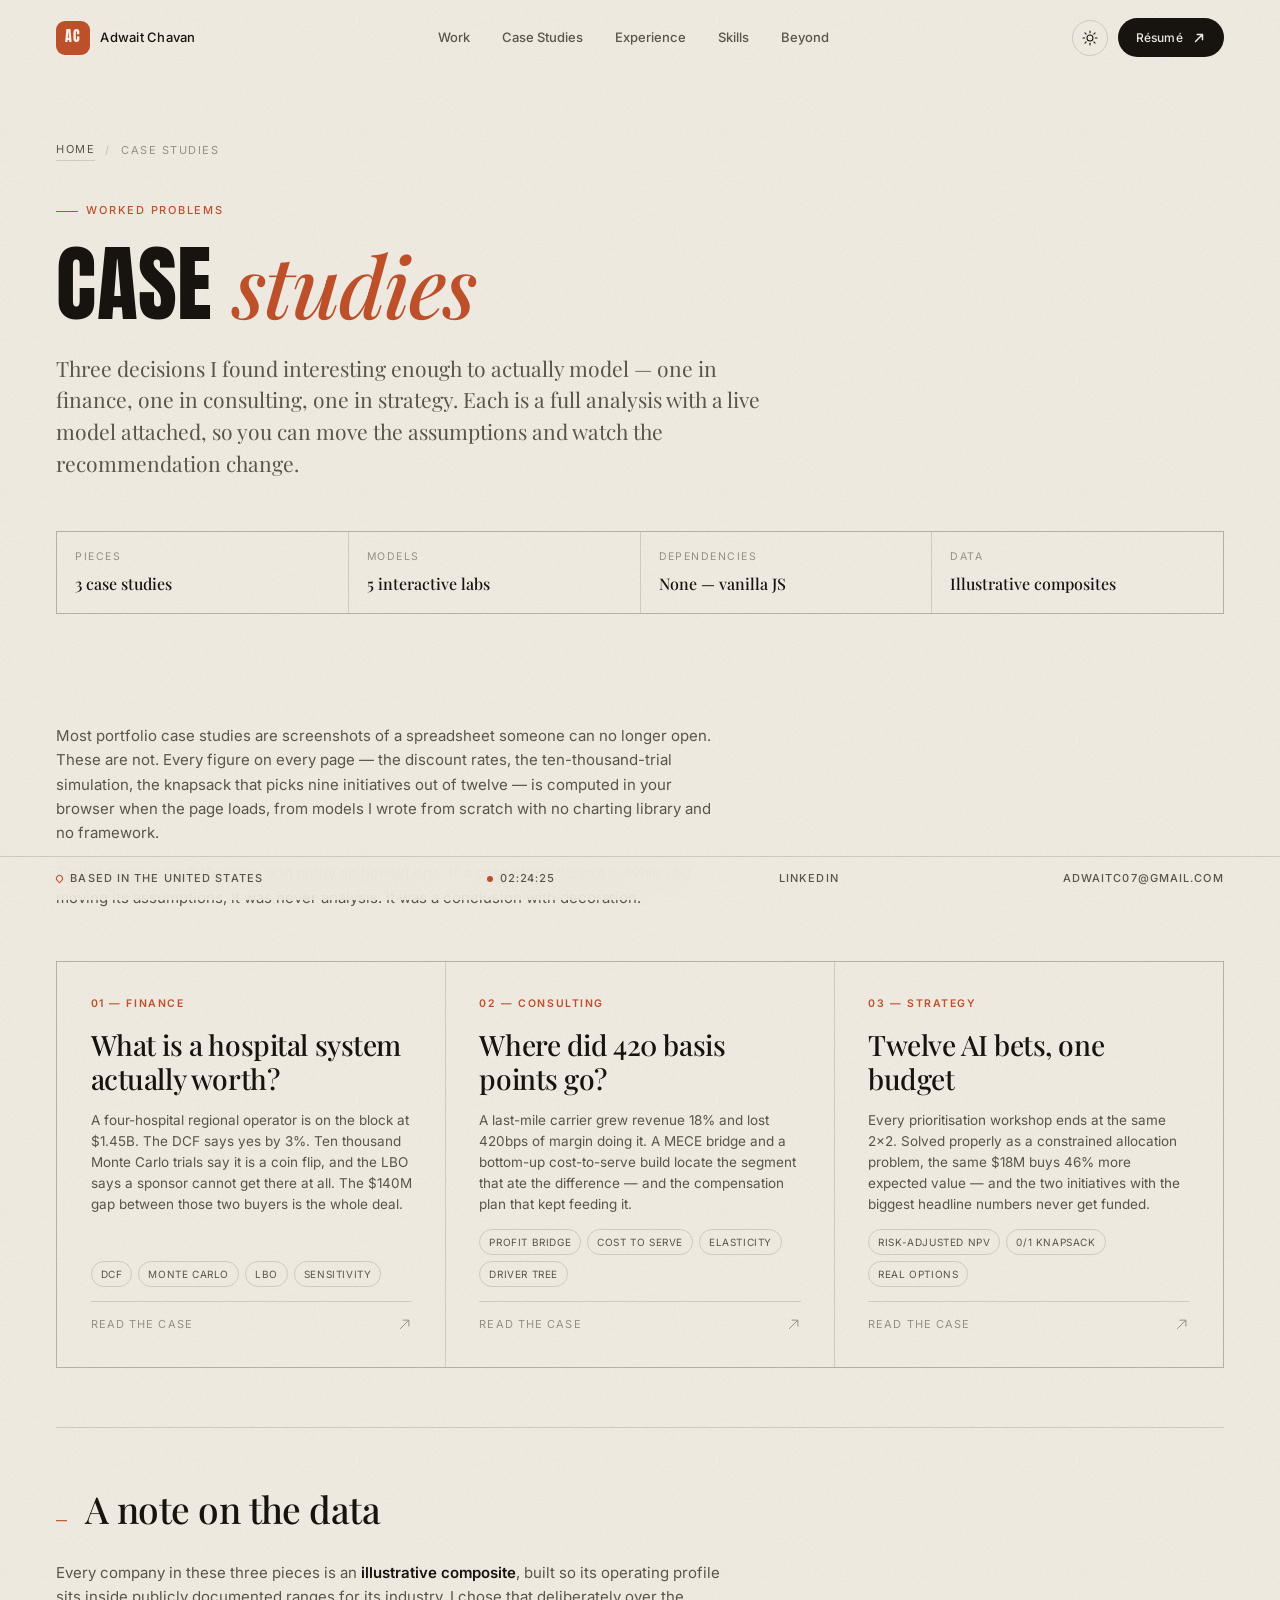
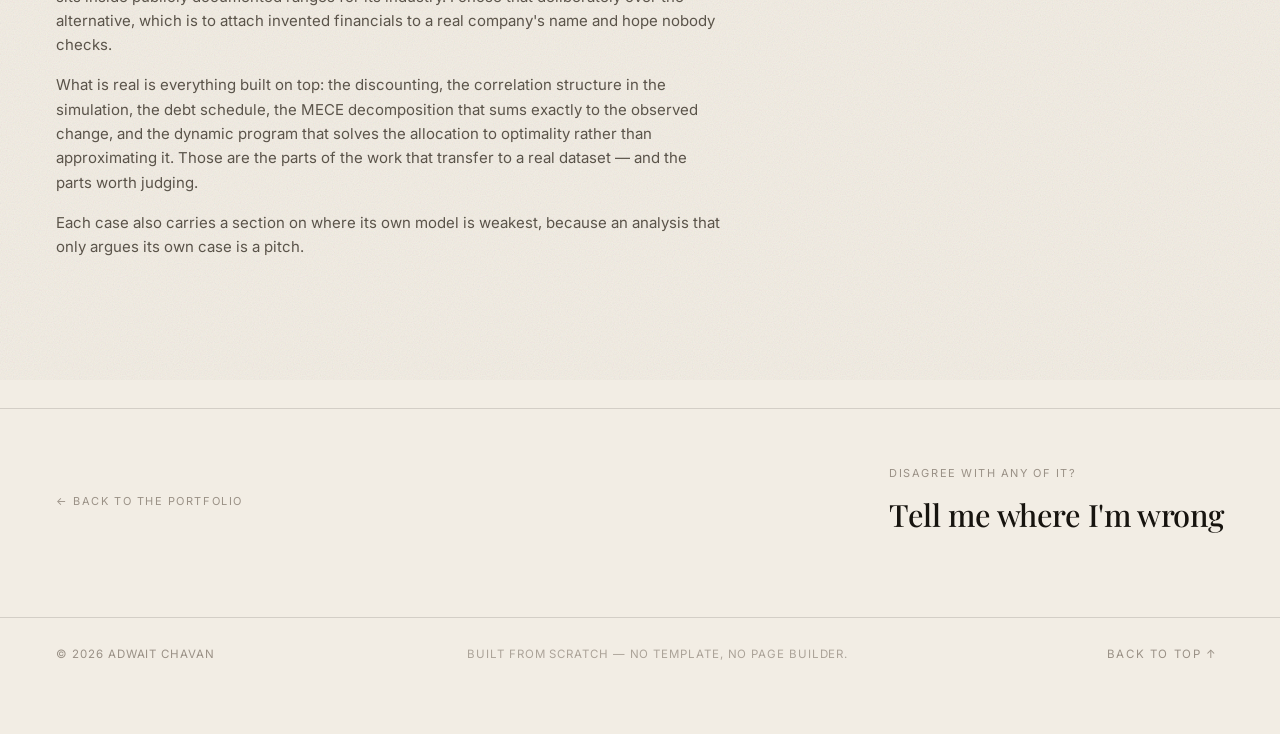
==== case-studies/index.html @ c000053c "Add three case studies with live models, plus a shared SVG chart library Finance, consulting and str" ====
<!doctype html>
<html lang="en" class="no-js" data-theme="light">
<head>
<meta charset="utf-8" />
<script>document.documentElement.classList.remove("no-js");document.documentElement.classList.add("js");</script>
<meta name="viewport" content="width=device-width, initial-scale=1, viewport-fit=cover" />
<title>Case Studies — Adwait Chavan</title>
<meta name="description" content="Three worked case studies in finance, consulting and strategy — each with a live model you can drive: a DCF with Monte Carlo, a margin bridge with cost-to-serve, and a portfolio optimiser." />
<meta name="author" content="Adwait Chavan" />
<meta name="theme-color" content="#F2EDE4" />

<meta property="og:type" content="website" />
<meta property="og:title" content="Case Studies — Adwait Chavan" />
<meta property="og:description" content="Finance, consulting and strategy — three decisions, three working models, no spreadsheets required." />
<meta property="og:image" content="../assets/img/og-image.jpg" />
<meta name="twitter:card" content="summary_large_image" />

<link rel="icon" href="data:image/svg+xml,%3Csvg xmlns='http://www.w3.org/2000/svg' viewBox='0 0 100 100'%3E%3Crect width='100' height='100' rx='22' fill='%23C1512A'/%3E%3Ctext x='50' y='68' font-family='Georgia,serif' font-size='54' font-weight='700' fill='%23F5F1E8' text-anchor='middle'%3EA%3C/text%3E%3C/svg%3E" />
<link rel="preconnect" href="https://fonts.googleapis.com" />
<link rel="preconnect" href="https://fonts.gstatic.com" crossorigin />
<link href="https://fonts.googleapis.com/css2?family=Anton&family=Playfair+Display:ital,wght@0,400;0,500;0,600;0,700;1,400;1,500&family=Inter:wght@300;400;500;600&family=Mrs+Saint+Delafield&display=swap" rel="stylesheet" />
<link rel="stylesheet" href="../assets/css/style.css?v=20260921" />
<link rel="stylesheet" href="../assets/css/case.css?v=20260921" />
</head>
<body>

<div class="grain" aria-hidden="true"></div>
<div class="scroll-progress" aria-hidden="true"><i id="scrollBar"></i></div>
<div class="cursor" id="cursor" aria-hidden="true"><span class="cursor__label" id="cursorLabel"></span></div>
<div class="cursor-dot" id="cursorDot" aria-hidden="true"></div>

<header class="nav" id="nav">
  <a class="nav__mark magnetic" href="../index.html" aria-label="Adwait Chavan, home">
    <span class="nav__mark-box">AC</span>
    <span class="nav__mark-txt">Adwait&nbsp;Chavan</span>
  </a>
  <nav class="nav__links" aria-label="Primary">
    <a href="../index.html#work">Work</a>
    <a href="index.html" aria-current="page">Case Studies</a>
    <a href="../index.html#experience">Experience</a>
    <a href="../index.html#skills">Skills</a>
    <a href="../index.html#beyond">Beyond</a>
  </nav>
  <div class="nav__right">
    <button class="theme-toggle magnetic" id="themeToggle" aria-label="Toggle colour theme" title="Toggle theme">
      <svg viewBox="0 0 24 24" class="ico-sun" aria-hidden="true"><circle cx="12" cy="12" r="4.5"/><g><line x1="12" y1="1.5" x2="12" y2="4"/><line x1="12" y1="20" x2="12" y2="22.5"/><line x1="1.5" y1="12" x2="4" y2="12"/><line x1="20" y1="12" x2="22.5" y2="12"/><line x1="4.4" y1="4.4" x2="6.2" y2="6.2"/><line x1="17.8" y1="17.8" x2="19.6" y2="19.6"/><line x1="4.4" y1="19.6" x2="6.2" y2="17.8"/><line x1="17.8" y1="6.2" x2="19.6" y2="4.4"/></g></svg>
      <svg viewBox="0 0 24 24" class="ico-moon" aria-hidden="true"><path d="M20 14.2A8.4 8.4 0 0 1 9.8 4 8.6 8.6 0 1 0 20 14.2Z"/></svg>
    </button>
    <a class="btn btn--sm magnetic" href="../assets/docs/Adwait-Chavan-Resume.pdf" target="_blank" rel="noopener" data-cursor="Open">
      Résumé <svg viewBox="0 0 16 16" aria-hidden="true"><path d="M4 12L12 4M12 4H6M12 4v6"/></svg>
    </a>
  </div>
</header>

<main>

<header class="chero">
  <div class="chero__crumb">
    <a href="../index.html">Home</a><i>/</i><span>Case Studies</span>
  </div>
  <p class="chero__kind">Worked problems</p>
  <h1 class="chero__title">Case <span class="serif">studies</span></h1>
  <p class="chero__standfirst">
    Three decisions I found interesting enough to actually model — one in finance, one
    in consulting, one in strategy. Each is a full analysis with a live model attached,
    so you can move the assumptions and watch the recommendation change.
  </p>

  <div class="chero__meta">
    <div><span>Pieces</span><b>3 case studies</b></div>
    <div><span>Models</span><b>5 interactive labs</b></div>
    <div><span>Dependencies</span><b>None — vanilla JS</b></div>
    <div><span>Data</span><b>Illustrative composites</b></div>
  </div>
</header>

<div class="cbody">

<section class="cblock" style="border-top:0">
  <div class="prose">
    <p>
      Most portfolio case studies are screenshots of a spreadsheet someone can no longer
      open. These are not. Every figure on every page — the discount rates, the ten-thousand-trial
      simulation, the knapsack that picks nine initiatives out of twelve — is computed in your
      browser when the page loads, from models I wrote from scratch with no charting library
      and no framework.
    </p>
    <p>
      That is partly a craft decision and partly an honest one. If a case study cannot survive
      you moving its assumptions, it was never analysis. It was a conclusion with decoration.
    </p>
  </div>

  <div class="cgrid">

    <a class="ccard" href="finance-hospital-valuation.html" data-cursor="Read">
      <span class="ccard__kind">01 — Finance</span>
      <h2 class="ccard__title">What is a hospital system actually worth?</h2>
      <p class="ccard__sum">
        A four-hospital regional operator is on the block at $1.45B. The DCF says yes by 3%.
        Ten thousand Monte Carlo trials say it is a coin flip, and the LBO says a sponsor
        cannot get there at all. The $140M gap between those two buyers is the whole deal.
      </p>
      <div class="ccard__tools">
        <span>DCF</span><span>Monte Carlo</span><span>LBO</span><span>Sensitivity</span>
      </div>
      <span class="ccard__foot">
        Read the case
        <svg viewBox="0 0 24 24" aria-hidden="true"><path d="M5 19L19 5M19 5H9M19 5v10"/></svg>
      </span>
    </a>

    <a class="ccard" href="consulting-cost-to-serve.html" data-cursor="Read">
      <span class="ccard__kind">02 — Consulting</span>
      <h2 class="ccard__title">Where did 420 basis points go?</h2>
      <p class="ccard__sum">
        A last-mile carrier grew revenue 18% and lost 420bps of margin doing it. A MECE bridge
        and a bottom-up cost-to-serve build locate the segment that ate the difference — and
        the compensation plan that kept feeding it.
      </p>
      <div class="ccard__tools">
        <span>Profit bridge</span><span>Cost to serve</span><span>Elasticity</span><span>Driver tree</span>
      </div>
      <span class="ccard__foot">
        Read the case
        <svg viewBox="0 0 24 24" aria-hidden="true"><path d="M5 19L19 5M19 5H9M19 5v10"/></svg>
      </span>
    </a>

    <a class="ccard" href="strategy-ai-portfolio.html" data-cursor="Read">
      <span class="ccard__kind">03 — Strategy</span>
      <h2 class="ccard__title">Twelve AI bets, one budget</h2>
      <p class="ccard__sum">
        Every prioritisation workshop ends at the same 2×2. Solved properly as a constrained
        allocation problem, the same $18M buys 46% more expected value — and the two initiatives
        with the biggest headline numbers never get funded.
      </p>
      <div class="ccard__tools">
        <span>Risk-adjusted NPV</span><span>0/1 knapsack</span><span>Real options</span>
      </div>
      <span class="ccard__foot">
        Read the case
        <svg viewBox="0 0 24 24" aria-hidden="true"><path d="M5 19L19 5M19 5H9M19 5v10"/></svg>
      </span>
    </a>

  </div>
</section>

<section class="cblock">
  <div class="cblock__head">
    <span class="cblock__no">—</span>
    <h2 class="cblock__title">A note on the data</h2>
  </div>
  <div class="prose">
    <p>
      Every company in these three pieces is an <strong>illustrative composite</strong>, built
      so its operating profile sits inside publicly documented ranges for its industry. I chose
      that deliberately over the alternative, which is to attach invented financials to a real
      company's name and hope nobody checks.
    </p>
    <p>
      What is real is everything built on top: the discounting, the correlation structure in the
      simulation, the debt schedule, the MECE decomposition that sums exactly to the observed
      change, and the dynamic program that solves the allocation to optimality rather than
      approximating it. Those are the parts of the work that transfer to a real dataset — and
      the parts worth judging.
    </p>
    <p>
      Each case also carries a section on where its own model is weakest, because an analysis
      that only argues its own case is a pitch.
    </p>
  </div>
</section>

</div>

<nav class="cnext">
  <a href="../index.html">
    <span class="cnext__l">← Back to the portfolio</span>
  </a>
  <a href="mailto:adwaitc07@gmail.com?subject=Your%20case%20studies" data-cursor="Write">
    <span class="cnext__l">Disagree with any of it?</span>
    <span class="cnext__t">Tell me where I'm wrong</span>
  </a>
</nav>

</main>

<footer class="footer">
  <span>© <span id="year">2026</span> Adwait Chavan</span>
  <span class="footer__mid">Built from scratch — no template, no page builder.</span>
  <button class="totop magnetic" id="toTop" data-cursor="Top">Back to top ↑</button>
</footer>

<aside class="statusbar" aria-label="Contact details">
  <span class="sb__item sb__loc">
    <i class="sb__pin" aria-hidden="true"></i>
    <b class="sb__full">Based in the United States</b><b class="sb__short">United States</b>
  </span>
  <span class="sb__item sb__clock">
    <i class="sb__pulse" aria-hidden="true"></i>
    <b><span id="clock">--:--:--</span></b>
  </span>
  <a class="sb__item" href="https://www.linkedin.com/in/adwait-chavan-65b953113/" target="_blank" rel="noopener" data-cursor="Open"><b>LinkedIn</b></a>
  <a class="sb__item" href="mailto:adwaitc07@gmail.com" data-cursor="Mail">
    <b class="sb__full">adwaitc07@gmail.com</b><b class="sb__short">Email</b>
  </a>
</aside>

<script src="../assets/js/main.js?v=20260921"></script>
</body>
</html>
---- assets/css/style.css ----
/* ==========================================================================
   Adwait Chavan — personal site
   Editorial portfolio: cream + terracotta, Anton display, Playfair serif.
   ========================================================================== */

/* ---------- tokens ---------- */
:root{
  --lining: "lnum" 1, "tnum" 0;
  --bg:        #F2EDE4;
  --bg-soft:   #EBE4D7;
  --bg-card:   #F8F5EE;
  --ink:       #17140F;
  --ink-soft:  #5C554B;
  --ink-faint: #9A9186;
  --rule:      rgba(23,20,15,.14);
  --rule-soft: rgba(23,20,15,.07);
  --accent:    #C1512A;
  --accent-2:  #E07A45;
  --accent-ink:#FFF6EE;
  --shadow:    0 24px 60px -30px rgba(23,20,15,.35);

  --f-display: "Anton", "Haettenschweiler", "Arial Narrow", sans-serif;
  --f-serif:   "Playfair Display", Georgia, "Times New Roman", serif;
  --f-body:    "Inter", -apple-system, BlinkMacSystemFont, "Segoe UI", Roboto, sans-serif;
  --f-script:  "Mrs Saint Delafield", "Snell Roundhand", cursive;

  --pad: clamp(18px, 4.4vw, 72px);
  --maxw: 1560px;
  --ease: cubic-bezier(.22,1,.36,1);
  --ease-io: cubic-bezier(.7,0,.2,1);
}

html[data-theme="dark"]{
  --bg:        #16130F;
  --bg-soft:   #1E1A15;
  --bg-card:   #201C16;
  --ink:       #F3EDE2;
  --ink-soft:  #ABA294;
  --ink-faint: #6E665A;
  --rule:      rgba(243,237,226,.16);
  --rule-soft: rgba(243,237,226,.08);
  --accent:    #E8794A;
  --accent-2:  #F09A6E;
  --accent-ink:#1A1610;
  --shadow:    0 24px 70px -30px rgba(0,0,0,.8);
}

/* ---------- reset ---------- */
*,*::before,*::after{ box-sizing:border-box; }
html{ -webkit-text-size-adjust:100%; scroll-behavior:smooth; }
body{
  margin:0; background:var(--bg); color:var(--ink);
  font-family:var(--f-body); font-size:clamp(15px,1.02vw,17px);
  line-height:1.62; font-weight:400;
  -webkit-font-smoothing:antialiased; -moz-osx-font-smoothing:grayscale;
  overflow-x:hidden;
  transition:background .5s var(--ease), color .5s var(--ease);
}
body.is-locked{ overflow:hidden; }
h1,h2,h3,h4,p,figure,blockquote,ul{ margin:0; }
ul{ padding:0; list-style:none; }
img{ display:block; max-width:100%; height:auto; }
a{ color:inherit; text-decoration:none; }
button{ font:inherit; color:inherit; background:none; border:0; cursor:pointer; }
svg{ display:block; }
::selection{ background:var(--accent); color:var(--accent-ink); }

.skip-link{
  position:fixed; top:-100px; left:12px; z-index:999; padding:10px 16px;
  background:var(--ink); color:var(--bg); border-radius:4px;
}
.skip-link:focus{ top:12px; }
:focus-visible{ outline:2px solid var(--accent); outline-offset:3px; border-radius:2px; }

/* ---------- fixed chrome ---------- */
.grain{
  position:fixed; inset:-120%; z-index:9000; pointer-events:none; opacity:.32;
  background-image:url("data:image/svg+xml,%3Csvg xmlns='http://www.w3.org/2000/svg' width='180' height='180'%3E%3Cfilter id='n'%3E%3CfeTurbulence type='fractalNoise' baseFrequency='.85' numOctaves='3'/%3E%3C/filter%3E%3Crect width='180' height='180' filter='url(%23n)' opacity='.42'/%3E%3C/svg%3E");
  animation:grainShift 7s steps(6) infinite; mix-blend-mode:multiply;
}
html[data-theme="dark"] .grain{ mix-blend-mode:screen; opacity:.16; }
@keyframes grainShift{
  0%{transform:translate(0,0)} 20%{transform:translate(-3%,2%)} 40%{transform:translate(2%,-3%)}
  60%{transform:translate(-2%,-2%)} 80%{transform:translate(3%,1%)} 100%{transform:translate(0,0)}
}

.scroll-progress{
  position:fixed; top:0; left:0; right:0; height:2px; z-index:8000; pointer-events:none;
}
.scroll-progress i{
  display:block; height:100%; width:0%; background:var(--accent);
  transform-origin:left; transition:width .08s linear;
}

/* custom cursor */
.cursor,.cursor-dot{ position:fixed; z-index:9500; pointer-events:none; top:0; left:0; }
.cursor{
  width:44px; height:44px; margin:-22px 0 0 -22px; border-radius:50%;
  border:1px solid var(--ink); opacity:0;
  display:grid; place-items:center;
  transition:width .32s var(--ease), height .32s var(--ease), margin .32s var(--ease),
             background .32s var(--ease), border-color .32s var(--ease), opacity .3s;
}
.cursor__label{
  font-size:10px; letter-spacing:.14em; text-transform:uppercase; font-weight:600;
  color:var(--accent-ink); opacity:0; transform:scale(.7); transition:opacity .25s,transform .25s;
  white-space:nowrap;
}
.cursor.is-active{ width:88px; height:88px; margin:-44px 0 0 -44px; background:var(--accent); border-color:var(--accent); }
.cursor.is-active .cursor__label{ opacity:1; transform:scale(1); }
.cursor-dot{
  width:6px; height:6px; margin:-3px 0 0 -3px; border-radius:50%;
  background:var(--accent); opacity:0; transition:opacity .3s, transform .3s;
}
.cursor.is-active + .cursor-dot,
.cursor-dot.is-hidden{ opacity:0 !important; }
body.cursor-ready .cursor{ opacity:1; }
body.cursor-ready .cursor-dot{ opacity:1; }
@media (hover:none),(pointer:coarse){ .cursor,.cursor-dot{ display:none; } }

html.no-js .loader,
html.no-js .cursor,
html.no-js .cursor-dot{ display:none !important; }

/* ---------- preloader ---------- */
.loader{
  position:fixed; inset:0; z-index:9800; background:var(--bg);
  display:grid; place-items:center;
}
.loader.is-done{ pointer-events:none; }
.loader.is-done .loader__inner{ opacity:0; transform:translateY(-14px); transition:.5s var(--ease); }
.loader__curtain{
  position:absolute; inset:0; background:var(--ink); transform:scaleY(0); transform-origin:bottom;
}
.loader.is-done .loader__curtain{
  animation:curtain 1.05s var(--ease-io) .25s forwards;
}
@keyframes curtain{
  0%{ transform:scaleY(0); transform-origin:bottom; }
  45%{ transform:scaleY(1); transform-origin:bottom; }
  46%{ transform:scaleY(1); transform-origin:top; }
  100%{ transform:scaleY(0); transform-origin:top; }
}
.loader__inner{ width:min(640px,82vw); text-align:center; }
.loader__word{ display:flex; justify-content:center; gap:.02em; }
.loader__word span{
  font-family:var(--f-display); font-size:clamp(46px,10vw,120px); line-height:1;
  letter-spacing:.01em; opacity:0; transform:translateY(70%);
  animation:loadLetter .8s var(--ease) forwards;
}
.loader__word span:nth-child(1){animation-delay:.05s}
.loader__word span:nth-child(2){animation-delay:.11s}
.loader__word span:nth-child(3){animation-delay:.17s}
.loader__word span:nth-child(4){animation-delay:.23s}
.loader__word span:nth-child(5){animation-delay:.29s}
.loader__word span:nth-child(6){animation-delay:.35s}
@keyframes loadLetter{ to{ opacity:1; transform:translateY(0); } }
.loader__meta{
  display:flex; justify-content:space-between; align-items:baseline;
  margin-top:18px; font-size:11px; letter-spacing:.18em; text-transform:uppercase; color:var(--ink-soft);
}
.loader__count{ font-family:var(--f-display); font-size:22px; letter-spacing:.04em; color:var(--accent); }
.loader__bar{ margin-top:10px; height:1px; background:var(--rule); overflow:hidden; }
.loader__bar i{ display:block; height:100%; width:0%; background:var(--accent); }

/* ---------- nav ---------- */
.nav{
  position:fixed; top:0; left:0; right:0; z-index:7000;
  display:flex; align-items:center; justify-content:space-between; gap:20px;
  padding:18px var(--pad);
  transition:transform .5s var(--ease), background .4s, backdrop-filter .4s, padding .4s, border-color .4s;
  border-bottom:1px solid transparent;
}
.nav.is-stuck{
  background:color-mix(in srgb, var(--bg) 84%, transparent);
  backdrop-filter:blur(14px) saturate(1.2);
  -webkit-backdrop-filter:blur(14px) saturate(1.2);
  border-bottom-color:var(--rule-soft); padding-top:12px; padding-bottom:12px;
}
.nav.is-hidden{ transform:translateY(-110%); }
.nav__mark{ display:flex; align-items:center; gap:10px; }
.nav__mark-box{
  width:34px; height:34px; display:grid; place-items:center; border-radius:9px;
  background:var(--accent); color:var(--accent-ink);
  font-family:var(--f-display); font-size:14px; letter-spacing:.06em;
  transition:transform .5s var(--ease);
}
.nav__mark:hover .nav__mark-box{ transform:rotate(-8deg) scale(1.06); }
.nav__mark-txt{ font-size:13px; font-weight:500; letter-spacing:.02em; }
@media (max-width:640px){ .nav__mark-txt{ display:none; } }

.nav__links{ display:flex; gap:4px; }
.nav__links a{
  position:relative; padding:8px 14px; border-radius:999px;
  font-size:13px; font-weight:500; color:var(--ink-soft);
  transition:color .3s, background .3s;
}
.nav__links a::after{
  content:""; position:absolute; left:14px; right:14px; bottom:5px; height:1px;
  background:var(--accent); transform:scaleX(0); transform-origin:right;
  transition:transform .4s var(--ease);
}
.nav__links a:hover{ color:var(--ink); }
.nav__links a:hover::after{ transform:scaleX(1); transform-origin:left; }
.nav__links a.is-current{ color:var(--ink); background:var(--bg-soft); }
@media (max-width:1000px){ .nav__links{ display:none; } }

.nav__right{ display:flex; align-items:center; gap:10px; }
.theme-toggle{
  width:36px; height:36px; border-radius:50%; border:1px solid var(--rule);
  display:grid; place-items:center; position:relative; overflow:hidden;
}
.theme-toggle svg{ width:16px; height:16px; fill:none; stroke:currentColor; stroke-width:1.6; stroke-linecap:round;
  position:absolute; transition:transform .5s var(--ease), opacity .4s; }
.ico-moon{ transform:translateY(120%) rotate(40deg); opacity:0; }
html[data-theme="dark"] .ico-sun{ transform:translateY(-120%) rotate(-40deg); opacity:0; }
html[data-theme="dark"] .ico-moon{ transform:none; opacity:1; }
.theme-toggle:hover{ border-color:var(--accent); color:var(--accent); }

.btn{
  display:inline-flex; align-items:center; gap:9px;
  padding:13px 24px; border-radius:999px;
  background:var(--ink); color:var(--bg);
  font-size:13px; font-weight:500; letter-spacing:.01em;
  position:relative; overflow:hidden; isolation:isolate;
  transition:color .4s var(--ease);
}
.btn::before{
  content:""; position:absolute; inset:0; z-index:-1; background:var(--accent);
  transform:translateY(101%); transition:transform .55s var(--ease);
}
.btn:hover{ color:var(--accent-ink); }
.btn:hover::before{ transform:translateY(0); }
.btn svg{ width:14px; height:14px; fill:none; stroke:currentColor; stroke-width:1.7; stroke-linecap:round; stroke-linejoin:round;
  transition:transform .45s var(--ease); }
.btn:hover svg{ transform:translate(3px,-3px); }
.btn--sm{ padding:10px 18px; font-size:12px; }
@media (max-width:520px){ .btn--sm{ display:none; } }

.burger{ display:none; width:36px; height:36px; border-radius:50%; border:1px solid var(--rule);
  place-items:center; gap:5px; flex-direction:column; }
.burger i{ display:block; width:15px; height:1.5px; background:currentColor; transition:transform .4s var(--ease), opacity .3s; }
.burger.is-open i:nth-child(1){ transform:translateY(3.25px) rotate(45deg); }
.burger.is-open i:nth-child(2){ transform:translateY(-3.25px) rotate(-45deg); }
@media (max-width:1000px){ .burger{ display:flex; } }

/* full-screen menu */
.menu{
  position:fixed; inset:0; z-index:6900; background:var(--bg-soft);
  display:flex; flex-direction:column; justify-content:center; padding:120px var(--pad) 40px;
  clip-path:inset(0 0 100% 0); transition:clip-path .8s var(--ease); visibility:hidden;
}
.menu.is-open{ clip-path:inset(0 0 0 0); visibility:visible; }
.menu__list{ display:flex; flex-direction:column; gap:2px; }
.menu__list a{
  display:flex; align-items:baseline; gap:16px; padding:10px 0;
  font-family:var(--f-display); font-size:clamp(30px,8.5vw,64px); line-height:1.05;
  text-transform:uppercase; border-bottom:1px solid var(--rule-soft);
  opacity:0; transform:translateY(28px);
  transition:color .3s, padding-left .45s var(--ease);
}
.menu.is-open .menu__list a{ animation:menuIn .6s var(--ease) forwards; }
.menu.is-open .menu__list a:nth-child(1){animation-delay:.16s}
.menu.is-open .menu__list a:nth-child(2){animation-delay:.22s}
.menu.is-open .menu__list a:nth-child(3){animation-delay:.28s}
.menu.is-open .menu__list a:nth-child(4){animation-delay:.34s}
.menu.is-open .menu__list a:nth-child(5){animation-delay:.40s}
.menu.is-open .menu__list a:nth-child(6){animation-delay:.46s}
.menu.is-open .menu__list a:nth-child(7){animation-delay:.52s}
@keyframes menuIn{ to{ opacity:1; transform:translateY(0); } }
.menu__list a span{ font-family:var(--f-body); font-size:12px; color:var(--accent); letter-spacing:.14em; }
.menu__list a:hover{ color:var(--accent); padding-left:16px; }
.menu__foot{ display:flex; justify-content:space-between; margin-top:36px; font-size:12px; color:var(--ink-soft); letter-spacing:.06em; }

/* ---------- shared bits ---------- */
.tag{
  display:inline-flex; align-items:center; gap:8px;
  font-size:11px; font-weight:500; letter-spacing:.15em; text-transform:uppercase; color:var(--ink-soft);
}
.tag--link svg{ width:22px; height:11px; fill:none; stroke:currentColor; stroke-width:1.4;
  transition:transform .45s var(--ease); }
.tag--link:hover{ color:var(--accent); }
.tag--link:hover svg{ transform:translateX(5px); }
.asterisk{ color:var(--accent); font-style:normal; display:inline-block; animation:spin 9s linear infinite; }
@keyframes spin{ to{ transform:rotate(360deg); } }

.eyebrow{ font-size:11px; letter-spacing:.2em; text-transform:uppercase; color:var(--ink-soft); }
.serif{ font-family:var(--f-serif); font-weight:500; font-style:italic; }
.mailto,.cline b,.extra b,.exp__co,.work__main h3,.edu__card h3,.modal__title,.skills__quote p{
  font-variant-numeric:lining-nums; font-feature-settings:"lnum" 1;
}
.accent{ color:var(--accent); }

.link-underline{ position:relative; font-size:14px; color:var(--ink-soft); }
.link-underline::after{
  content:""; position:absolute; left:0; right:0; bottom:-3px; height:1px; background:currentColor;
  transform:scaleX(1); transform-origin:right; transition:transform .4s var(--ease);
}
.link-underline:hover{ color:var(--accent); }
.link-underline:hover::after{ transform:scaleX(0); }

/* Reveal system. The hidden state is scoped to html.js so the page still reads
   with JavaScript off — which means every `.is-in` rule has to carry the same
   html.js prefix, or the hidden state out-specifies it and nothing ever shows. */
html.js .reveal{ opacity:0; transform:translateY(26px); }
html.js .reveal.is-in{ opacity:1; transform:none; transition:opacity .85s var(--ease), transform .85s var(--ease); }
/* The mask that hides each line before it slides up has to leave room for ink
   that overflows the line box on BOTH edges — Playfair italic descends .194em
   below the baseline and its ascenders rise above the box too, and
   line-height:.9 squeezes the box tighter still. Without this the g in
   "something" and the top of the s were being shorn off. The negative
   margins cancel the padding, so line spacing is unchanged. */
/* Flex column: adjacent .line margins would otherwise collapse into each other,
   so the negative margins below wouldn't fully cancel the padding and the
   heading would drift downward. Flex items never collapse margins. */
[data-split]{ display:flex; flex-direction:column; align-items:flex-start; }
[data-split] .line{ display:block; overflow:hidden; padding:.2em 0 .3em; margin:-.2em 0 -.3em; }
[data-split] .line > i{ display:block; font-style:normal; }
html.js [data-split] .line > i{ transform:translateY(150%); }
html.js [data-split].is-in .line > i{ transform:translateY(0); transition:transform 1s var(--ease); }
html.js [data-split].is-in .line:nth-child(2) > i{ transition-delay:.09s; }

/* ---------- hero ---------- */
.hero{ padding:120px var(--pad) 0; max-width:var(--maxw); margin-inline:auto; }
.hero__toprule{
  display:flex; justify-content:space-between; align-items:center;
  padding-bottom:14px; border-bottom:1px solid var(--rule);
}
.hero__lead{
  font-family:var(--f-serif); font-style:italic; font-weight:400;
  font-size:clamp(15px,1.9vw,26px); color:var(--ink-soft);
  margin:.5em 0 -.05em; letter-spacing:.01em;
}
.hero__giant{
  position:relative; height:.87em; overflow:hidden;
  font-family:var(--f-display); font-weight:400;
  font-size:clamp(58px,16.6vw,252px); line-height:.87; letter-spacing:-.012em;
  text-transform:uppercase; margin-bottom:.03em;
}
.gword{
  position:absolute; inset:0; display:flex; justify-content:space-between;
  white-space:nowrap; pointer-events:none;
}
.gword > span{ display:inline-block; transform:translateY(104%); }
html.js .gword > span{ transition:transform .78s var(--ease); }
.gword.is-active > span{ transform:translateY(0); }
.gword.is-out > span{ transform:translateY(-104%); }
/* per-letter stagger, in and out */
.gword > span:nth-child(1){ transition-delay:.00s }
.gword > span:nth-child(2){ transition-delay:.035s }
.gword > span:nth-child(3){ transition-delay:.07s }
.gword > span:nth-child(4){ transition-delay:.105s }
.gword > span:nth-child(5){ transition-delay:.14s }
.gword > span:nth-child(6){ transition-delay:.175s }
.gword > span:nth-child(7){ transition-delay:.21s }
.gword > span:nth-child(8){ transition-delay:.245s }
.gword > span:nth-child(9){ transition-delay:.28s }
/* without JS only the first word exists visually */
html.no-js .gword > span{ transform:none; }
html.no-js .gword:not(.is-active){ display:none; }

.hero__body{
  display:grid; grid-template-columns:26px minmax(0,1fr) minmax(0,.92fr) 26px;
  gap:clamp(20px,3.4vw,56px); align-items:start;
  border-top:1px solid var(--rule); padding-top:clamp(24px,3vw,48px);
}
.hero__rail{
  writing-mode:vertical-rl; display:flex; gap:22px; align-items:center;
  font-size:10px; letter-spacing:.22em; text-transform:uppercase; color:var(--ink-soft);
  padding-top:6px;
}
.hero__rail--l{ transform:rotate(180deg); }
.hero__rail .dim{ color:var(--ink-faint); }
@media (max-width:1000px){ .hero__rail{ display:none; } }

.hero__intro{ padding-top:clamp(6px,1.4vw,26px); max-width:44ch; }
.hero__name{
  font-family:var(--f-serif); font-weight:400;
  font-size:clamp(46px,7.6vw,112px); line-height:.94; letter-spacing:-.02em;
  margin:.1em 0 .18em; text-transform:uppercase;
}
.hero__role{
  color:var(--accent); font-size:clamp(13px,1.1vw,15px);
  letter-spacing:.13em; text-transform:uppercase; font-weight:500;
  padding-bottom:16px; border-bottom:1px solid var(--rule); margin-bottom:18px;
}
.hero__copy{ color:var(--ink-soft); font-size:clamp(14px,1.06vw,16.5px); max-width:42ch; }
.hero__cta{ display:flex; align-items:center; gap:clamp(16px,2vw,30px); margin-top:26px; flex-wrap:wrap; }
.signature{
  font-family:var(--f-script); font-size:clamp(44px,5vw,68px); line-height:1;
  color:var(--ink); margin-top:22px; opacity:.9;
  -webkit-mask-image:linear-gradient(90deg,#000 0 0); mask-image:linear-gradient(90deg,#000 0 0);
}
html.js .signature.is-in{ animation:sigDraw 1.6s var(--ease) .2s both; }
@keyframes sigDraw{
  from{ clip-path:inset(0 100% 0 0); }
  to{ clip-path:inset(0 0 0 0); }
}

.hero__figure{ position:relative; aspect-ratio:4/5; max-width:560px; margin-inline:auto; width:100%; }
.hero__circle{
  position:absolute; inset:3% 3% 27% 3%; border-radius:50%;
  background:radial-gradient(circle at 32% 28%, var(--accent-2), var(--accent) 68%);
  will-change:transform;
}
.hero__ring{
  position:absolute; inset:-2% -5% 21% 11%; border-radius:50%;
  border:1px solid var(--rule); pointer-events:none;
}
.hero__photo{
  position:absolute; inset:11% 15% 0 15%; overflow:hidden;
  border-radius:52% 52% 10px 10px / 40% 40% 3% 3%;
  will-change:transform;
  box-shadow:var(--shadow);
}
.hero__photo img{ width:100%; height:100%; object-fit:cover; object-position:52% 22%; }
.hero__photo::after{
  content:""; position:absolute; inset:0;
  background:linear-gradient(180deg, transparent 55%, color-mix(in srgb, var(--bg) 55%, transparent));
  pointer-events:none;
}
.badge{
  position:absolute; right:-2%; bottom:12%; width:clamp(94px,11vw,132px); aspect-ratio:1;
  display:grid; place-items:center;
  background:var(--bg-card); border-radius:50%; border:1px solid var(--rule);
  box-shadow:var(--shadow);
}
.badge svg{ position:absolute; inset:0; width:100%; height:100%; animation:spin 16s linear infinite; }
.badge text{ font-family:var(--f-body); font-size:8.1px; font-weight:600; letter-spacing:.16em; fill:var(--ink-soft); }
.badge__core{
  font-family:var(--f-serif); font-style:italic; font-size:clamp(13px,1.3vw,17px);
  line-height:1.06; text-align:center; color:var(--accent);
}

.scroll-hint{
  display:flex; align-items:center; gap:10px; justify-content:center;
  padding:clamp(26px,4vw,52px) 0 clamp(16px,2vw,26px);
  font-size:10px; letter-spacing:.24em; text-transform:uppercase; color:var(--ink-faint);
}
.scroll-hint i{ display:block; width:1px; height:34px; background:var(--rule); position:relative; overflow:hidden; }
.scroll-hint i::after{
  content:""; position:absolute; inset:0; background:var(--accent);
  animation:hintRun 1.9s var(--ease-io) infinite;
}
@keyframes hintRun{ 0%{transform:translateY(-100%)} 60%,100%{transform:translateY(100%)} }

@media (max-width:900px){
  .hero{ padding-top:96px; }
  .hero__body{ grid-template-columns:1fr; }
  .hero__figure{ order:-1; max-width:380px; }
  .hero__intro{ max-width:none; }
}

/* ---------- marquee ---------- */
.marquee{
  border-block:1px solid var(--rule); background:var(--ink); color:var(--bg);
  overflow:hidden; padding:16px 0; margin-top:clamp(20px,3vw,40px);
}
html[data-theme="dark"] .marquee{ background:var(--accent); color:var(--accent-ink); }
.marquee__track{ display:flex; align-items:center; gap:36px; width:max-content; animation:slide 34s linear infinite; }
.marquee:hover .marquee__track{ animation-play-state:paused; }
.marquee__track span{
  font-family:var(--f-display); font-size:clamp(20px,3vw,42px); text-transform:uppercase; letter-spacing:.012em; white-space:nowrap;
}
.marquee__track em{ font-style:normal; color:var(--accent-2); font-size:clamp(12px,1.4vw,20px); }
html[data-theme="dark"] .marquee__track em{ color:var(--accent-ink); opacity:.6; }
@keyframes slide{ to{ transform:translateX(-50%); } }

/* ---------- stats ---------- */
.stats{ padding:clamp(48px,7vw,104px) var(--pad); max-width:var(--maxw); margin-inline:auto; }
.stats__grid{ display:grid; grid-template-columns:repeat(4,1fr); gap:1px; background:var(--rule); border:1px solid var(--rule); }
.stat{ background:var(--bg); padding:clamp(22px,2.6vw,38px); }
.stat__num{
  font-family:var(--f-display); font-size:clamp(38px,5.2vw,74px); line-height:1;
  color:var(--accent); letter-spacing:-.01em; margin-bottom:12px;
}
.stat p{ font-size:13px; color:var(--ink-soft); max-width:24ch; line-height:1.5; }
@media (max-width:860px){ .stats__grid{ grid-template-columns:repeat(2,1fr); } }
@media (max-width:460px){ .stats__grid{ grid-template-columns:1fr; } }

/* ---------- section shell ---------- */
.section{ padding:clamp(56px,8vw,132px) var(--pad); max-width:var(--maxw); margin-inline:auto; }
.section__head{
  display:grid; grid-template-columns:minmax(0,1fr) minmax(0,1fr); gap:clamp(20px,4vw,64px);
  align-items:end; padding-bottom:clamp(28px,4vw,56px); border-bottom:1px solid var(--rule);
}
.section__title{
  font-family:var(--f-display); font-weight:400; text-transform:uppercase;
  font-size:clamp(40px,7.6vw,116px); line-height:.9; letter-spacing:-.012em;
}
.section__title .serif{ text-transform:none; letter-spacing:-.02em; }
.section__lede{ display:flex; flex-direction:column; gap:14px; align-items:flex-start; padding-bottom:8px; }
.section__lede p{ color:var(--ink-soft); max-width:46ch; font-size:clamp(14px,1.02vw,16px); }
.section__count{ font-size:11px; letter-spacing:.18em; text-transform:uppercase; color:var(--ink-faint); }
@media (max-width:860px){ .section__head{ grid-template-columns:1fr; align-items:start; } }

/* ---------- work ---------- */
.work__list{ border-bottom:1px solid var(--rule); }
.work__row{
  position:relative; display:grid;
  grid-template-columns:64px minmax(0,1fr) auto 56px; align-items:center;
  gap:clamp(12px,2vw,32px);
  padding:clamp(22px,2.9vw,40px) 0; border-bottom:1px solid var(--rule);
  cursor:pointer; isolation:isolate;
}
.work__list .work__row:last-child{ border-bottom:0; }
.work__row::before{
  content:""; position:absolute; inset:0 calc(var(--pad) * -.35); z-index:-1;
  background:var(--accent); transform:scaleY(0); transform-origin:bottom;
  transition:transform .55s var(--ease);
}
.work__row:hover::before{ transform:scaleY(1); transform-origin:top; }
.work__row:hover, .work__row:hover .work__meta, .work__row:hover .work__no{ color:var(--accent-ink); }
.work__no{
  font-family:var(--f-display); font-size:clamp(16px,1.6vw,22px); color:var(--ink-faint);
  transition:color .4s var(--ease), transform .55s var(--ease);
}
.work__row:hover .work__no{ transform:translateX(6px); }
.work__main h3{
  font-family:var(--f-serif); font-weight:500; letter-spacing:-.015em;
  font-size:clamp(21px,3.1vw,46px); line-height:1.06;
  transition:transform .55s var(--ease);
}
.work__row:hover .work__main h3{ transform:translateX(10px); }
.work__meta{ font-size:12.5px; color:var(--ink-soft); margin-top:7px; transition:color .4s, transform .55s var(--ease); }
.work__row:hover .work__meta{ transform:translateX(10px); }
.work__tags{ display:flex; gap:7px; flex-wrap:wrap; justify-content:flex-end; }
.work__tags span{
  font-size:10.5px; letter-spacing:.11em; text-transform:uppercase; padding:6px 11px;
  border:1px solid var(--rule); border-radius:999px; color:var(--ink-soft);
  transition:border-color .4s, color .4s;
}
.work__row:hover .work__tags span{ border-color:color-mix(in srgb,var(--accent-ink) 45%,transparent); color:var(--accent-ink); }
.work__arrow{
  width:44px; height:44px; border-radius:50%; border:1px solid var(--rule);
  display:grid; place-items:center; justify-self:end;
  transition:background .45s var(--ease), border-color .45s, transform .55s var(--ease);
}
.work__arrow svg{ width:16px; height:16px; fill:none; stroke:currentColor; stroke-width:1.6; stroke-linecap:round; stroke-linejoin:round; }
.work__row:hover .work__arrow{ background:var(--accent-ink); color:var(--accent); border-color:var(--accent-ink); transform:rotate(45deg); }
.work__detail{ display:none; }
@media (max-width:900px){
  .work__row{ grid-template-columns:44px minmax(0,1fr) 40px; }
  .work__tags{ display:none; }
  .work__arrow{ width:36px; height:36px; }
}

/* ---------- experience ---------- */
.exp__list{ border-bottom:1px solid var(--rule); }
.exp__item{ border-bottom:1px solid var(--rule); }
.exp__list .exp__item:last-child{ border-bottom:0; }
.exp__item summary{
  display:grid; grid-template-columns:minmax(0,1.1fr) minmax(0,1fr) auto auto 30px;
  gap:clamp(10px,2vw,28px); align-items:center;
  padding:clamp(20px,2.5vw,32px) 0; cursor:pointer; list-style:none;
  transition:padding-left .5s var(--ease), color .35s;
}
.exp__item summary::-webkit-details-marker{ display:none; }
.exp__item summary:hover{ padding-left:12px; color:var(--accent); }
.exp__co{ font-family:var(--f-serif); font-weight:500; font-size:clamp(19px,2.4vw,34px); letter-spacing:-.01em; }
.exp__role{ font-size:13.5px; color:var(--ink-soft); }
.exp__when,.exp__place{ font-size:11px; letter-spacing:.13em; text-transform:uppercase; color:var(--ink-faint); white-space:nowrap; }
.exp__plus{ position:relative; width:16px; height:16px; justify-self:end; }
.exp__plus::before,.exp__plus::after{
  content:""; position:absolute; inset:50% 0 auto 0; height:1.4px; background:currentColor;
  transition:transform .5s var(--ease);
}
.exp__plus::after{ transform:rotate(90deg); }
.exp__item[open] .exp__plus::after{ transform:rotate(0deg); }
.exp__body{ padding:0 0 clamp(22px,2.6vw,34px); max-width:78ch; }
.exp__body p{ color:var(--ink-soft); font-size:clamp(14px,1.02vw,16px); }
.exp__item[open] .exp__body{ animation:expOpen .6s var(--ease) both; }
@keyframes expOpen{ from{ opacity:0; transform:translateY(-10px); } to{ opacity:1; transform:none; } }
@media (max-width:900px){
  .exp__item summary{ grid-template-columns:minmax(0,1fr) 22px; row-gap:6px; }
  .exp__role,.exp__when,.exp__place{ grid-column:1; }
  .exp__plus{ grid-row:1; grid-column:2; }
}

/* ---------- skills ---------- */
.skills__grid{
  display:grid; grid-template-columns:minmax(0,1.05fr) minmax(0,.85fr) minmax(0,1fr);
  gap:clamp(24px,3.4vw,56px); padding-top:clamp(32px,4vw,60px);
}
.bar{ display:grid; grid-template-columns:1fr auto; gap:6px 12px; padding:14px 0; border-bottom:1px solid var(--rule-soft); }
.bar__name{ grid-area:1 / 1; font-size:12.5px; letter-spacing:.03em; color:var(--ink); }
.bar__pct{ grid-area:1 / 2; justify-self:end; font-family:var(--f-display); font-size:13px; color:var(--accent); }
.bar__track{ grid-area:2 / 1 / 3 / 3; height:2px; background:var(--rule); position:relative; overflow:hidden; }
.bar__track i{ position:absolute; inset:0 auto 0 0; background:var(--accent); transition:width 1.3s var(--ease); }

.skills__quote{
  align-self:center; border-left:1px solid var(--rule); padding-left:clamp(18px,2.4vw,34px);
}
.skills__quote .q{ font-family:var(--f-serif); font-size:74px; line-height:.4; color:var(--accent); display:block; }
.skills__quote p{
  font-family:var(--f-serif); font-size:clamp(19px,2vw,28px); line-height:1.32; letter-spacing:-.01em; margin-top:22px;
}
.skills__quote cite{ display:block; margin-top:18px; font-style:normal; font-size:11px; letter-spacing:.16em; text-transform:uppercase; color:var(--ink-faint); }

.skills__tiles{ display:grid; gap:1px; background:var(--rule); border:1px solid var(--rule); }
.tile{ background:var(--bg); padding:clamp(16px,1.8vw,24px); transition:background .4s; will-change:transform; }
.tile:hover{ background:var(--bg-card); }
.tile__ico{
  width:38px; height:38px; border-radius:11px; background:var(--accent); color:var(--accent-ink);
  display:grid; place-items:center; margin-bottom:14px;
  transition:transform .55s var(--ease);
}
.tile:hover .tile__ico{ transform:rotate(-8deg) scale(1.08); }
.tile__ico svg{ width:19px; height:19px; fill:none; stroke:currentColor; stroke-width:1.6; stroke-linecap:round; stroke-linejoin:round; }
.tile h4{ font-size:14.5px; font-weight:600; margin-bottom:6px; }
.tile p{ font-size:12.8px; color:var(--ink-soft); line-height:1.5; }
@media (max-width:1050px){ .skills__grid{ grid-template-columns:1fr; } .skills__quote{ border-left:0; padding-left:0; border-top:1px solid var(--rule); padding-top:28px; } }

.toolbelt{ margin-top:clamp(34px,4vw,60px); padding-top:24px; border-top:1px solid var(--rule); display:flex; gap:20px; flex-wrap:wrap; align-items:baseline; }
.toolbelt__label{ font-size:11px; letter-spacing:.18em; text-transform:uppercase; color:var(--ink-faint); }
.toolbelt ul{ display:flex; flex-wrap:wrap; gap:8px; }
.toolbelt li{
  font-size:12px; padding:7px 14px; border:1px solid var(--rule); border-radius:999px; color:var(--ink-soft);
  transition:transform .4s var(--ease), background .35s, color .35s, border-color .35s;
}
.toolbelt li:hover{ background:var(--accent); color:var(--accent-ink); border-color:var(--accent); transform:translateY(-3px); }

/* ---------- education ---------- */
.edu__grid{ display:grid; grid-template-columns:repeat(2,1fr); gap:clamp(16px,2vw,28px); padding-top:clamp(32px,4vw,56px); }
.edu__card{
  background:var(--bg-card); border:1px solid var(--rule); border-radius:18px;
  padding:clamp(22px,2.6vw,38px); position:relative; overflow:hidden; will-change:transform;
  transition:border-color .4s, box-shadow .5s var(--ease);
}
.edu__card::after{
  content:""; position:absolute; right:-40px; top:-40px; width:150px; height:150px; border-radius:50%;
  background:var(--accent); opacity:.07; transition:transform .8s var(--ease);
}
.edu__card:hover{ border-color:var(--accent); box-shadow:var(--shadow); }
.edu__card:hover::after{ transform:scale(1.9); }
.edu__top{ display:flex; justify-content:space-between; gap:12px; font-size:11px; letter-spacing:.14em; text-transform:uppercase; color:var(--ink-faint); }
.edu__gpa{ color:var(--accent); }
.edu__card h3{ font-family:var(--f-serif); font-weight:500; font-size:clamp(22px,2.5vw,34px); line-height:1.1; margin:16px 0 8px; letter-spacing:-.015em; }
.edu__deg{ font-size:14px; font-weight:500; }
.edu__place{ font-size:12.5px; color:var(--ink-soft); margin-top:2px; }
.edu__notes{ margin-top:20px; padding-top:18px; border-top:1px solid var(--rule-soft); display:grid; gap:9px; }
.edu__notes li{ font-size:12.8px; color:var(--ink-soft); padding-left:18px; position:relative; line-height:1.5; }
.edu__notes li::before{ content:"✳"; position:absolute; left:0; top:0; color:var(--accent); font-size:10px; }
@media (max-width:820px){ .edu__grid{ grid-template-columns:1fr; } }

.edu__extras{ display:grid; grid-template-columns:repeat(3,1fr); gap:1px; background:var(--rule); border:1px solid var(--rule); margin-top:clamp(16px,2vw,28px); }
.extra{ background:var(--bg); padding:clamp(18px,2vw,26px); display:grid; gap:7px; }
.extra span{ font-size:10.5px; letter-spacing:.17em; text-transform:uppercase; color:var(--ink-faint); }
.extra b{ font-family:var(--f-serif); font-weight:500; font-size:clamp(15px,1.4vw,19px); line-height:1.25; }
@media (max-width:760px){ .edu__extras{ grid-template-columns:1fr; } }

/* ---------- beyond ---------- */
.beyond__grid{
  display:grid; grid-template-columns:repeat(3,1fr); grid-auto-rows:auto;
  gap:clamp(14px,1.8vw,26px); padding-top:clamp(32px,4vw,56px);
}
.hobby{ will-change:transform; }
.hobby--tall{ grid-row:span 2; }
.hobby__media{
  position:relative; overflow:hidden; border-radius:16px; background:var(--bg-soft);
  aspect-ratio:4/3; border:1px solid var(--rule);
}
.hobby--tall .hobby__media{ aspect-ratio:3/4.6; }
.hobby__media img{ width:100%; height:100%; object-fit:cover; transition:transform 1.1s var(--ease), filter .6s; }
.hobby:hover .hobby__media img{ transform:scale(1.06); }
.hobby__media::after{
  content:""; position:absolute; inset:0; background:var(--accent); mix-blend-mode:multiply;
  opacity:0; transition:opacity .5s var(--ease); pointer-events:none;
}
.hobby:hover .hobby__media::after{ opacity:.16; }
.hobby__fallback{ position:absolute; inset:0; display:none; }
.hobby__fallback svg{ width:100%; height:100%; }
.hobby__fallback .fb-bg{ fill:var(--bg-soft); }
.hobby__fallback .fb-line{ stroke:var(--rule); stroke-width:1.5; fill:none; }
.hobby__fallback .fb-ink{ stroke:var(--accent); stroke-width:3; fill:none; stroke-linecap:round; stroke-linejoin:round; }
.hobby__fallback .fb-string{ stroke-width:1; opacity:.55; }
.hobby.no-photo .hobby__fallback{ display:block; }
.hobby.no-photo img{ display:none; }
.hobby__media--type{
  display:grid; align-content:center; gap:12px; padding:clamp(18px,2.4vw,34px);
  background:var(--ink); border-color:var(--ink);
}
html[data-theme="dark"] .hobby__media--type{ background:var(--accent); border-color:var(--accent); }
.hobby__big{
  font-family:var(--f-display); font-size:clamp(46px,6vw,92px); line-height:.88; color:var(--bg);
  text-transform:uppercase; letter-spacing:-.01em;
}
html[data-theme="dark"] .hobby__big{ color:var(--accent-ink); }
.hobby__sub{ font-size:12.5px; color:color-mix(in srgb,var(--bg) 70%,transparent); max-width:30ch; line-height:1.5; }
html[data-theme="dark"] .hobby__sub{ color:color-mix(in srgb,var(--accent-ink) 78%,transparent); }
.hobby figcaption{
  display:flex; flex-wrap:wrap; align-items:baseline; gap:10px;
  padding-top:14px; font-family:var(--f-serif); font-weight:500; font-size:clamp(17px,1.7vw,23px);
}
.hobby__no{ font-family:var(--f-display); font-size:12px; color:var(--accent); }
.hobby figcaption em{
  flex:1 1 100%; font-family:var(--f-body); font-style:normal; font-size:12.5px; color:var(--ink-soft);
}
@media (max-width:900px){
  .beyond__grid{ grid-template-columns:repeat(2,1fr); }
  .hobby--tall{ grid-row:span 1; }
  .hobby--tall .hobby__media{ aspect-ratio:4/3; }
}
@media (max-width:560px){ .beyond__grid{ grid-template-columns:1fr; } }

/* ---------- contact ---------- */
.contact{ border-top:1px solid var(--rule); }
.contact__inner{ display:grid; gap:clamp(20px,2.6vw,34px); }
.contact__title{
  font-family:var(--f-display); font-weight:400; text-transform:uppercase;
  font-size:clamp(38px,7.2vw,112px); line-height:.9; letter-spacing:-.014em;
}
.contact__title .serif{ text-transform:none; }
.contact__copy{ color:var(--ink-soft); max-width:56ch; font-size:clamp(14px,1.06vw,16.5px); }
.mailto{
  display:inline-flex; align-items:center; gap:clamp(12px,1.6vw,22px); align-self:start;
  font-family:var(--f-serif); font-weight:500; font-size:clamp(20px,3.4vw,50px);
  letter-spacing:-.02em; padding-bottom:12px; position:relative;
}
.mailto::after{ content:""; position:absolute; left:0; right:0; bottom:0; height:1px; background:var(--ink);
  transform-origin:left; transition:transform .6s var(--ease), background .3s; }
.mailto:hover{ color:var(--accent); }
.mailto:hover::after{ background:var(--accent); transform:scaleX(1.02); }
.mailto svg{ width:clamp(18px,2.2vw,32px); height:clamp(18px,2.2vw,32px); fill:none; stroke:currentColor;
  stroke-width:1.4; stroke-linecap:round; stroke-linejoin:round; transition:transform .5s var(--ease); }
.mailto:hover svg{ transform:translate(6px,-6px); }

.contact__grid{ display:grid; grid-template-columns:repeat(4,1fr); gap:1px; background:var(--rule); border:1px solid var(--rule); margin-top:clamp(12px,2vw,26px); }
.cline{ background:var(--bg); padding:clamp(18px,2vw,28px); display:grid; gap:8px; transition:background .4s; }
a.cline:hover{ background:var(--accent); color:var(--accent-ink); }
a.cline:hover span{ color:color-mix(in srgb,var(--accent-ink) 70%,transparent); }
.cline span{ font-size:10.5px; letter-spacing:.17em; text-transform:uppercase; color:var(--ink-faint); }
.cline b{ font-family:var(--f-serif); font-weight:500; font-size:clamp(15px,1.5vw,21px); }
@media (max-width:820px){ .contact__grid{ grid-template-columns:repeat(2,1fr); } }
@media (max-width:440px){ .contact__grid{ grid-template-columns:1fr; } }

/* ---------- footer ---------- */
.footer{
  display:flex; justify-content:space-between; align-items:center; gap:16px; flex-wrap:wrap;
  padding:26px var(--pad); border-top:1px solid var(--rule);
  font-size:11.5px; letter-spacing:.08em; text-transform:uppercase; color:var(--ink-faint);
  max-width:var(--maxw); margin-inline:auto;
}
.totop{ letter-spacing:.14em; text-transform:uppercase; font-size:11.5px; transition:color .3s; }
.totop:hover{ color:var(--accent); }

/* ---------- modal ---------- */
.modal{ position:fixed; inset:0; z-index:9200; display:grid; place-items:center; padding:var(--pad); }
.modal[hidden]{ display:none; }
.modal__scrim{ position:absolute; inset:0; background:color-mix(in srgb,var(--ink) 62%,transparent);
  backdrop-filter:blur(6px); -webkit-backdrop-filter:blur(6px); opacity:0; transition:opacity .45s var(--ease); }
.modal.is-open .modal__scrim{ opacity:1; }
.modal__panel{
  position:relative; width:min(760px,100%); max-height:86vh; overflow:auto;
  background:var(--bg-card); border:1px solid var(--rule); border-radius:20px;
  padding:clamp(26px,3.4vw,52px);
  transform:translateY(34px) scale(.98); opacity:0;
  transition:transform .6s var(--ease), opacity .45s var(--ease);
  box-shadow:var(--shadow);
}
.modal.is-open .modal__panel{ transform:none; opacity:1; }
.modal__close{
  position:absolute; top:16px; right:16px; width:40px; height:40px; border-radius:50%;
  border:1px solid var(--rule); display:grid; place-items:center; transition:background .35s, color .35s, transform .5s var(--ease);
}
.modal__close svg{ width:16px; height:16px; fill:none; stroke:currentColor; stroke-width:1.6; stroke-linecap:round; }
.modal__close:hover{ background:var(--accent); color:var(--accent-ink); transform:rotate(90deg); }
.modal__no{ font-family:var(--f-display); font-size:13px; color:var(--accent); letter-spacing:.1em; }
.modal__title{ font-family:var(--f-serif); font-weight:500; font-size:clamp(25px,3.4vw,42px); line-height:1.08; letter-spacing:-.02em; margin:10px 0 6px; }
.modal__meta{ font-size:12.5px; color:var(--ink-soft); padding-bottom:20px; border-bottom:1px solid var(--rule); }
.modal__body{ padding-top:22px; }
.modal__body .d-role{ font-size:11px; letter-spacing:.16em; text-transform:uppercase; color:var(--accent); margin-bottom:14px; }
.modal__body .d-sum{ font-family:var(--f-serif); font-size:clamp(16px,1.5vw,21px); line-height:1.42; margin-bottom:20px; }
.modal__body ul{ display:grid; gap:11px; margin-bottom:24px; }
.modal__body li{ font-size:14px; color:var(--ink-soft); padding-left:20px; position:relative; line-height:1.55; }
.modal__body li::before{ content:""; position:absolute; left:0; top:9px; width:9px; height:1px; background:var(--accent); }
.modal__body .d-stats{
  display:grid; grid-template-columns:repeat(2,1fr); grid-template-rows:auto auto;
  grid-auto-flow:column; gap:6px 20px;
  padding:20px; background:var(--bg-soft); border-radius:12px; margin-bottom:20px;
}
.modal__body .d-stats b{ font-family:var(--f-display); font-size:clamp(24px,2.6vw,34px); color:var(--accent); font-weight:400; line-height:1; }
.modal__body .d-stats span{ font-size:12px; color:var(--ink-soft); }
.modal__body .d-tags{ display:flex; flex-wrap:wrap; gap:7px; }
.modal__body .d-tags span{ font-size:11px; letter-spacing:.08em; padding:6px 12px; border:1px solid var(--rule); border-radius:999px; color:var(--ink-soft); }

/* ---------- reduced motion ---------- */
@media (prefers-reduced-motion:reduce){
  *,*::before,*::after{ animation-duration:.001ms !important; animation-iteration-count:1 !important;
    transition-duration:.001ms !important; scroll-behavior:auto !important; }
  .reveal{ opacity:1 !important; transform:none !important; }
  [data-split] .line > i{ transform:none !important; }
  .gword > span,.loader__word span{ opacity:1 !important; transform:none !important; }
  .gword:not(.is-active){ display:none; }
  .grain{ display:none; }
}

/* ---------- print ---------- */
@media print{
  .nav,.menu,.loader,.grain,.cursor,.cursor-dot,.scroll-progress,.marquee,.modal,.scroll-hint{ display:none !important; }
  body{ background:#fff; color:#000; }
  .reveal{ opacity:1 !important; transform:none !important; }
}

/* ==========================================================================
   Additions: project shots, travel slideshow, food collage, status bar
   ========================================================================== */

/* ---------- project photos inside the modal ---------- */
.modal__body .d-shots{
  display:grid; grid-template-columns:repeat(2,1fr); gap:14px; margin-bottom:24px;
}
.modal__body .d-shots figure{ margin:0; }
.modal__body .d-shots img{
  width:100%; aspect-ratio:3/2; object-fit:cover; border-radius:12px; border:1px solid var(--rule);
}
.modal__body .d-shots figcaption{
  font-size:11.5px; color:var(--ink-faint); line-height:1.45; margin-top:8px;
}
@media (max-width:620px){ .modal__body .d-shots{ grid-template-columns:1fr; } }


/* ---------- travel slideshow ---------- */
.hobby--slides .hobby__media{ background:var(--ink); }
.hobby--slides .slide{
  position:absolute; inset:0; opacity:0; visibility:hidden;
  transition:opacity .9s var(--ease), visibility .9s, transform 1.2s var(--ease);
  transform:scale(1.04);
}
.hobby--slides .slide.is-active{ opacity:1; visibility:visible; transform:scale(1); }
.hobby--slides .slide > img,
.hobby--slides .slide > video{ width:100%; height:100%; object-fit:cover; display:block; }
.slide__place{
  position:absolute; left:12px; bottom:12px; z-index:2;
  padding:6px 12px; border-radius:999px;
  background:color-mix(in srgb, var(--ink) 62%, transparent);
  backdrop-filter:blur(8px); -webkit-backdrop-filter:blur(8px);
  color:#F6F2EA; font-size:10.5px; letter-spacing:.13em; text-transform:uppercase; font-weight:500;
  opacity:0; transform:translateY(8px); transition:opacity .6s var(--ease) .25s, transform .6s var(--ease) .25s;
}
.slide.is-active .slide__place{ opacity:1; transform:none; }
.slides__dots{
  position:absolute; right:12px; bottom:14px; z-index:3; display:flex; gap:6px;
}
.slides__dot{
  width:6px; height:6px; padding:0; border-radius:50%;
  background:color-mix(in srgb, #F6F2EA 45%, transparent);
  transition:background .4s, transform .4s var(--ease), width .4s var(--ease);
}
.slides__dot.is-active{ background:var(--accent); width:18px; border-radius:999px; }
.slides__dot:hover{ transform:scale(1.3); }
.slides__dot.is-active:hover{ transform:none; }

/* ---------- food collage ---------- */
.hobby__media--collage{
  background:
    radial-gradient(circle at 30% 25%, color-mix(in srgb,var(--accent) 12%, transparent), transparent 60%),
    var(--bg-soft);
  display:grid; place-items:center; overflow:hidden;
}
.hobby__media--collage .c{
  position:absolute; width:36%; height:auto; aspect-ratio:1; object-fit:cover;
  border-radius:8px; border:4px solid var(--bg-card);
  box-shadow:0 16px 34px -18px rgba(23,20,15,.75);
  transition:transform 1s var(--ease);
}
.hobby__media--collage .c1{ transform:translate(-58%,-2%) rotate(-10deg); }
.hobby__media--collage .c2{ transform:translate(0,5%)      rotate(2deg); z-index:2; }
.hobby__media--collage .c3{ transform:translate(58%,-5%)  rotate(11deg); }
.hobby--food:hover .c1{ transform:translate(-76%,-7%) rotate(-16deg); }
.hobby--food:hover .c2{ transform:translate(0,9%)     rotate(0deg) scale(1.07); }
.hobby--food:hover .c3{ transform:translate(76%,-10%) rotate(17deg); }
/* a slow idle drift so the stack is never quite still */
html.js .hobby--food:not(:hover) .c1{ animation:floatA 7s ease-in-out infinite; }
html.js .hobby--food:not(:hover) .c2{ animation:floatB 8.5s ease-in-out infinite; }
html.js .hobby--food:not(:hover) .c3{ animation:floatA 7.8s ease-in-out infinite reverse; }
@keyframes floatA{ 0%,100%{ margin-top:0 } 50%{ margin-top:-9px } }
@keyframes floatB{ 0%,100%{ margin-top:0 } 50%{ margin-top:7px } }
.collage__word{
  position:absolute; left:12px; bottom:12px; z-index:4;
  padding:6px 13px; border-radius:999px;
  background:color-mix(in srgb, var(--ink) 66%, transparent);
  backdrop-filter:blur(8px); -webkit-backdrop-filter:blur(8px);
  color:#F6F2EA; font-family:var(--f-body); font-weight:600;
  font-size:10.5px; letter-spacing:.15em;
  transition:letter-spacing .7s var(--ease), background .5s;
}
.hobby--food:hover .collage__word{ letter-spacing:.3em; background:var(--accent); color:var(--accent-ink); }

/* ---------- persistent status bar ---------- */
:root{ --sb-h: 44px; }
body{ padding-bottom:var(--sb-h); }
.statusbar{
  position:fixed; left:0; right:0; bottom:0; z-index:7500; height:var(--sb-h);
  display:flex; align-items:center; justify-content:space-between; gap:10px;
  padding:0 var(--pad);
  background:color-mix(in srgb, var(--bg) 88%, transparent);
  backdrop-filter:blur(16px) saturate(1.3); -webkit-backdrop-filter:blur(16px) saturate(1.3);
  border-top:1px solid var(--rule);
  font-size:11px; letter-spacing:.1em; text-transform:uppercase;
}
.sb__item{
  display:inline-flex; align-items:center; gap:7px; white-space:nowrap;
  color:var(--ink-soft); transition:color .3s;
}
a.sb__item:hover{ color:var(--accent); }
.sb__item b{ font-weight:500; }
.sb__short{ display:none; }
.sb__pin{
  width:7px; height:7px; border-radius:50% 50% 50% 0;
  transform:rotate(-45deg); border:1.5px solid var(--accent);
}
.sb__pulse{
  width:6px; height:6px; border-radius:50%; background:var(--accent);
  animation:sbPulse 2.4s var(--ease) infinite;
}
@keyframes sbPulse{
  0%,100%{ opacity:1; box-shadow:0 0 0 0 color-mix(in srgb,var(--accent) 55%,transparent); }
  60%{ opacity:.65; box-shadow:0 0 0 6px transparent; }
}
.sb__clock b{ font-variant-numeric:tabular-nums; letter-spacing:.08em; }

@media (max-width:900px){
  :root{ --sb-h:40px; }
  .statusbar{ font-size:9.5px; letter-spacing:.06em; gap:6px; }
  .sb__full{ display:none; }
  .sb__short{ display:inline; }
  .sb__item{ gap:5px; }
}
@media (max-width:380px){
  .sb__loc .sb__short{ display:none; }
  .sb__loc::after{ content:"USA"; font-weight:500; }
}

/* the footer sits above the bar, so it needs no clock of its own */
.footer__mid{ opacity:.8; }

/* ---------- shared external-link button ---------- */
.ext-btn{
  display:inline-flex; align-items:center; gap:11px;
  padding:11px 20px; border-radius:999px;
  border:1px solid var(--accent); color:var(--accent);
  font-size:12.5px; font-weight:500; letter-spacing:.02em;
  position:relative; overflow:hidden; isolation:isolate;
  transition:color .4s var(--ease);
}
.ext-btn::before{
  content:""; position:absolute; inset:0; z-index:-1; background:var(--accent);
  transform:translateY(101%); transition:transform .5s var(--ease);
}
.ext-btn:hover{ color:var(--accent-ink); }
.ext-btn:hover::before{ transform:translateY(0); }
.ext-btn svg{
  width:13px; height:13px; fill:none; stroke:currentColor;
  stroke-width:1.8; stroke-linecap:round; stroke-linejoin:round;
  transition:transform .45s var(--ease);
}
.ext-btn:hover svg{ transform:translate(3px,-3px); }

/* in the experience accordion it sits under the paragraph */
.exp__body .ext-btn{ margin-top:18px; }
/* in a project modal it sits between the stat block and the tag row */
.modal__body .ext-btn{ margin-bottom:22px; }
---- assets/css/case.css ----
/* ==========================================================================
   Case studies — layered on top of style.css.
   Adds: the long-form article shell, the interactive "lab" panels, and the
   chart mark styling that AC.charts leaves to CSS.
   ========================================================================== */

/* ---------- extra tokens ---------- */
:root{
  --pos:      #4E7A63;
  --pos-soft: rgba(78,122,99,.16);
  --neg:      #C1512A;
  --neg-soft: rgba(193,81,42,.16);
  --anchor:   #4A4239;

  --seg-1: #C1512A;
  --seg-2: #D98B5F;
  --seg-3: #4E7A63;
  --seg-4: #8C7A63;
  --seg-5: #B9A88F;

  --measure: 74ch;
}
html[data-theme="dark"]{
  --pos:      #7CB093;
  --pos-soft: rgba(124,176,147,.2);
  --neg:      #E8794A;
  --neg-soft: rgba(232,121,74,.2);
  --anchor:   #9C9080;

  --seg-1: #E8794A;
  --seg-2: #F0A47A;
  --seg-3: #7CB093;
  --seg-4: #A8977E;
  --seg-5: #6E6457;
}

/* ==========================================================================
   Case hero
   ========================================================================== */
.chero{
  padding:clamp(96px,11vw,150px) var(--pad) clamp(30px,4vw,54px);
  max-width:var(--maxw); margin-inline:auto;
}
.chero__crumb{
  display:flex; align-items:center; gap:10px; flex-wrap:wrap;
  font-size:11px; letter-spacing:.14em; text-transform:uppercase;
  color:var(--ink-faint); margin-bottom:clamp(20px,3vw,34px);
}
.chero__crumb a{ color:var(--ink-soft); border-bottom:1px solid var(--rule); padding-bottom:1px; }
.chero__crumb a:hover{ color:var(--accent); border-color:var(--accent); }
.chero__crumb i{ font-style:normal; opacity:.5; }

.chero__kind{
  display:inline-flex; align-items:center; gap:8px;
  font-size:11px; letter-spacing:.16em; text-transform:uppercase;
  color:var(--accent); font-weight:500;
}
.chero__kind::before{
  content:""; width:22px; height:1px; background:var(--accent); display:block;
}

.chero__title{
  font-family:var(--f-display); font-weight:400;
  font-size:clamp(38px,6.6vw,104px); line-height:.94; letter-spacing:.004em;
  text-transform:uppercase; margin:.28em 0 .34em; max-width:18ch;
}
.chero__title .serif{
  font-family:var(--f-serif); font-style:italic; font-weight:500;
  text-transform:none; letter-spacing:-.02em; color:var(--accent);
}
.chero__standfirst{
  font-family:var(--f-serif); font-size:clamp(17px,1.65vw,25px);
  line-height:1.5; color:var(--ink-soft); max-width:56ch;
}

.chero__meta{
  display:grid; grid-template-columns:repeat(auto-fit,minmax(150px,1fr));
  gap:1px; margin-top:clamp(30px,4vw,52px);
  background:var(--rule); border:1px solid var(--rule);
}
.chero__meta > div{ background:var(--bg); padding:16px 18px; }
.chero__meta span{
  display:block; font-size:10.5px; letter-spacing:.14em; text-transform:uppercase;
  color:var(--ink-faint); margin-bottom:6px;
}
.chero__meta b{ font-family:var(--f-serif); font-size:16px; font-weight:500; }

/* ==========================================================================
   Article body
   ========================================================================== */
.cbody{
  max-width:var(--maxw); margin-inline:auto;
  padding:0 var(--pad) clamp(50px,7vw,110px);
}

.cblock{ padding-block:clamp(34px,4.6vw,66px); border-top:1px solid var(--rule); }
.cblock:first-child{ border-top:0; }

.cblock__head{ display:flex; align-items:baseline; gap:16px; margin-bottom:clamp(18px,2.4vw,30px); }
.cblock__no{
  font-family:var(--f-body); font-size:11px; letter-spacing:.16em;
  color:var(--accent); font-weight:600; padding-top:.5em; flex:none;
}
.cblock__title{
  font-family:var(--f-serif); font-weight:500;
  font-size:clamp(23px,2.9vw,40px); line-height:1.18; letter-spacing:-.015em;
}

.prose{ max-width:var(--measure); }
.prose p{ margin-bottom:1.05em; color:var(--ink-soft); }
.prose p:last-child{ margin-bottom:0; }
.prose strong{ color:var(--ink); font-weight:600; }
.prose em{ font-style:italic; }
.prose a:not(.btn){ color:var(--accent); border-bottom:1px solid currentColor; }
.prose a:not(.btn):hover{ opacity:.72; }
.prose h3{
  font-family:var(--f-body); font-size:13px; font-weight:600;
  letter-spacing:.1em; text-transform:uppercase; color:var(--ink);
  margin:1.9em 0 .7em;
}
.prose ul{ margin:0 0 1.05em; }
.prose ul li{
  position:relative; padding-left:22px; margin-bottom:.52em; color:var(--ink-soft);
}
.prose ul li::before{
  content:""; position:absolute; left:2px; top:.62em;
  width:7px; height:1px; background:var(--accent);
}
.prose ol{ margin:0 0 1.05em; padding-left:0; counter-reset:pl; list-style:none; }
.prose ol li{
  position:relative; padding-left:30px; margin-bottom:.6em; color:var(--ink-soft);
  counter-increment:pl;
}
.prose ol li::before{
  content:counter(pl,decimal-leading-zero);
  position:absolute; left:0; top:.06em;
  font-size:11px; font-weight:600; color:var(--accent); letter-spacing:.06em;
}

.pull{
  margin:clamp(26px,3.4vw,46px) 0; padding-left:clamp(18px,2.4vw,30px);
  border-left:2px solid var(--accent);
  font-family:var(--f-serif); font-style:italic; font-weight:500;
  font-size:clamp(19px,2.15vw,30px); line-height:1.34; letter-spacing:-.01em;
  max-width:26ch; color:var(--ink);
}

/* key-number strip */
.kpis{
  display:grid; grid-template-columns:repeat(auto-fit,minmax(160px,1fr));
  gap:1px; background:var(--rule); border:1px solid var(--rule);
  margin:clamp(24px,3vw,40px) 0;
}
.kpis > div{ background:var(--bg-card); padding:20px 20px 18px; }
.kpis b{
  display:block; font-family:var(--f-display); font-weight:400;
  font-size:clamp(28px,3.4vw,46px); line-height:1; letter-spacing:.004em;
  font-variant-numeric:var(--lining); color:var(--ink);
}
.kpis b .u{ font-size:.54em; color:var(--accent); margin-left:.1em; }
.kpis span{
  display:block; margin-top:9px; font-size:12px; line-height:1.4; color:var(--ink-soft);
}

/* a framed aside for method notes / assumptions */
.note{
  border:1px solid var(--rule); background:var(--bg-soft);
  padding:clamp(18px,2.2vw,26px); margin:clamp(22px,2.8vw,36px) 0;
  max-width:var(--measure);
}
.note__k{
  font-size:10.5px; letter-spacing:.15em; text-transform:uppercase;
  color:var(--accent); font-weight:600; margin-bottom:10px;
}
.note p{ font-size:14px; color:var(--ink-soft); margin-bottom:.7em; }
.note p:last-child{ margin-bottom:0; }
.note code{
  font-family:ui-monospace,SFMono-Regular,Menlo,monospace; font-size:12.5px;
  background:var(--bg); padding:1px 5px; border:1px solid var(--rule-soft); border-radius:3px;
}

/* ==========================================================================
   The lab — interactive model panels
   ========================================================================== */
.lab{
  border:1px solid var(--rule); background:var(--bg-card);
  margin:clamp(26px,3.4vw,46px) 0; overflow:hidden;
}
.lab__head{
  display:flex; align-items:center; justify-content:space-between; gap:16px; flex-wrap:wrap;
  padding:16px clamp(16px,2.2vw,26px); border-bottom:1px solid var(--rule);
  background:var(--bg-soft);
}
.lab__title{
  font-size:11.5px; letter-spacing:.15em; text-transform:uppercase; font-weight:600;
}
.lab__title i{ font-style:normal; color:var(--accent); margin-right:8px; }
.lab__hint{ font-size:11.5px; color:var(--ink-faint); }

.lab__grid{ display:grid; grid-template-columns:288px minmax(0,1fr); }
.lab__grid--wide{ grid-template-columns:330px minmax(0,1fr); }
.lab__controls{
  padding:clamp(16px,2vw,24px); border-right:1px solid var(--rule);
  display:flex; flex-direction:column; gap:20px;
}
.lab__out{ padding:clamp(16px,2vw,24px); min-width:0; }

/* slider */
.ctl label{
  display:flex; align-items:baseline; justify-content:space-between; gap:12px;
  font-size:12px; color:var(--ink-soft); margin-bottom:9px;
}
.ctl label b{
  font-family:var(--f-serif); font-size:16px; font-weight:600; color:var(--ink);
  font-variant-numeric:var(--lining);
}
.ctl input[type="range"]{
  -webkit-appearance:none; appearance:none; width:100%; height:22px;
  background:transparent; cursor:grab; display:block;
}
.ctl input[type="range"]:active{ cursor:grabbing; }
.ctl input[type="range"]::-webkit-slider-runnable-track{
  height:2px; background:var(--rule); border-radius:2px;
}
.ctl input[type="range"]::-moz-range-track{
  height:2px; background:var(--rule); border-radius:2px;
}
.ctl input[type="range"]::-webkit-slider-thumb{
  -webkit-appearance:none; appearance:none;
  width:15px; height:15px; border-radius:50%; margin-top:-6.5px;
  background:var(--accent); border:2px solid var(--bg-card);
  box-shadow:0 0 0 1px var(--accent);
  transition:transform .18s var(--ease);
}
.ctl input[type="range"]::-moz-range-thumb{
  width:13px; height:13px; border-radius:50%; border:2px solid var(--bg-card);
  background:var(--accent); box-shadow:0 0 0 1px var(--accent);
}
.ctl input[type="range"]:hover::-webkit-slider-thumb{ transform:scale(1.18); }
.ctl__scale{
  display:flex; justify-content:space-between;
  font-size:10px; color:var(--ink-faint); margin-top:2px;
  font-variant-numeric:var(--lining);
}

/* segmented switch */
.seg{ display:flex; border:1px solid var(--rule); border-radius:999px; padding:3px; gap:3px; }
.seg button{
  flex:1; padding:7px 4px; border-radius:999px; font-size:11.5px; font-weight:500;
  color:var(--ink-soft); transition:background .3s var(--ease), color .3s var(--ease);
  white-space:nowrap;
}
.seg button[aria-pressed="true"]{ background:var(--ink); color:var(--bg); }

.lab__reset{
  align-self:flex-start; font-size:11px; letter-spacing:.1em; text-transform:uppercase;
  color:var(--ink-faint); border-bottom:1px solid var(--rule); padding-bottom:2px;
}
.lab__reset:hover{ color:var(--accent); border-color:var(--accent); }

/* headline readouts inside the lab */
.readout{
  display:grid; grid-template-columns:repeat(auto-fit,minmax(128px,1fr));
  gap:1px; background:var(--rule); border:1px solid var(--rule); margin-bottom:20px;
}
.readout > div{ background:var(--bg); padding:14px 15px; }
.readout span{
  display:block; font-size:10px; letter-spacing:.13em; text-transform:uppercase;
  color:var(--ink-faint); margin-bottom:6px;
}
.readout b{
  font-family:var(--f-serif); font-size:clamp(19px,2.1vw,27px); font-weight:600;
  line-height:1; font-variant-numeric:var(--lining); display:block;
}
.readout b.is-pos{ color:var(--pos); }
.readout b.is-neg{ color:var(--neg); }
.readout small{
  display:block; margin-top:7px; font-size:11px; color:var(--ink-faint); line-height:1.35;
}

.verdict{
  margin-top:18px; padding:14px 16px; border:1px solid var(--rule);
  border-left:2px solid var(--accent); background:var(--bg-soft);
  font-size:13.5px; line-height:1.5; color:var(--ink-soft);
}
.verdict b{ color:var(--ink); font-weight:600; }

.chart{ width:100%; }
.chart + .chart{ margin-top:22px; }
.chart__cap{
  font-size:11.5px; color:var(--ink-faint); margin-top:10px; line-height:1.45;
  padding-top:9px; border-top:1px solid var(--rule-soft);
}

/* ==========================================================================
   Chart marks — AC.charts writes classes, this paints them
   ========================================================================== */
.c-svg{ display:block; width:100%; overflow:visible; }
.c-grid{ stroke:var(--rule-soft); stroke-width:1; }
.c-axis{ stroke:var(--rule); stroke-width:1; }
.c-quad{ stroke:var(--ink-faint); stroke-width:1; stroke-dasharray:3 4; opacity:.65; }
.c-connect{ stroke:var(--ink-faint); stroke-width:1; stroke-dasharray:2 3; opacity:.8; }

.c-tick{ font:400 10.5px var(--f-body); fill:var(--ink-faint); font-variant-numeric:var(--lining); }
.c-cat{ font:500 11px var(--f-body); fill:var(--ink-soft); }
.c-cat--left{ font-size:11.5px; }
.c-val{ font:600 11.5px var(--f-body); fill:var(--ink); font-variant-numeric:var(--lining); }
.c-axislabel{ font:500 10.5px var(--f-body); fill:var(--ink-faint); letter-spacing:.12em; text-transform:uppercase; }
.c-legend{ font:400 11px var(--f-body); fill:var(--ink-soft); }
.c-zone{ font:500 10px var(--f-body); fill:var(--ink-faint); letter-spacing:.1em; text-transform:uppercase; opacity:.8; }

.c-bar{ transition:opacity .2s var(--ease); }
.c-bar:hover{ opacity:.78; }
.c-bar--anchor{ fill:var(--anchor); }
.c-bar--pos{ fill:var(--pos); }
.c-bar--neg{ fill:var(--neg); }

.c-hist{ fill:var(--accent); opacity:.5; }
.c-mark{ stroke:var(--ink); stroke-width:1; stroke-dasharray:3 3; }
.c-mark--strong{ stroke:var(--accent); stroke-width:1.6; stroke-dasharray:none; }
.c-marklabel{ font:600 10px var(--f-body); fill:var(--ink-soft); letter-spacing:.1em; text-transform:uppercase; }

.c-range{ fill:var(--anchor); opacity:.3; }
.c-range--key{ fill:var(--accent); opacity:.42; }
.c-rangepoint{ stroke:var(--ink); stroke-width:2; }

.c-pt circle{ transition:opacity .2s var(--ease), r .3s var(--ease); }
.c-pt--on circle{ fill:var(--accent); opacity:.88; }
.c-pt--off circle{ fill:var(--ink-faint); opacity:.34; }
.c-pt--watch circle{ fill:none; stroke:var(--accent); stroke-width:1.6; stroke-dasharray:3 3; }
.c-pttag{ font:600 9.5px var(--f-body); fill:var(--accent-ink); pointer-events:none; }
.c-pt--off .c-pttag{ fill:var(--bg); }
.c-pt--watch .c-pttag{ fill:var(--accent); }

.c-seg--1{ fill:var(--seg-1); } .c-seg--2{ fill:var(--seg-2); } .c-seg--3{ fill:var(--seg-3); }
.c-seg--4{ fill:var(--seg-4); } .c-seg--5{ fill:var(--seg-5); }

.c-line{ fill:none; stroke-width:2; stroke-linejoin:round; stroke-linecap:round; }
.c-line--dash{ stroke-dasharray:5 4; }
.c-line--1,.c-dot--1{ stroke:var(--accent); fill:var(--accent); }
.c-line--2,.c-dot--2{ stroke:var(--pos); fill:var(--pos); }
.c-line--3,.c-dot--3{ stroke:var(--ink-faint); fill:var(--ink-faint); }
.c-dot{ stroke:none; }
.c-serieslabel{ font:600 10.5px var(--f-body); }
.c-serieslabel--1{ fill:var(--accent); } .c-serieslabel--2{ fill:var(--pos); } .c-serieslabel--3{ fill:var(--ink-faint); }

/* ---------- heat table ---------- */
.heat{ width:100%; border-collapse:collapse; font-variant-numeric:var(--lining); }
.heat caption{
  caption-side:top; text-align:left; font-size:11.5px; color:var(--ink-faint);
  padding-bottom:12px;
}
.heat th,.heat td{
  padding:9px 8px; text-align:center; font-size:12.5px;
  border:1px solid var(--rule-soft);
}
.heat thead th{
  font-size:10.5px; letter-spacing:.09em; text-transform:uppercase;
  color:var(--ink-faint); font-weight:600;
}
.heat tbody th{
  font-size:11.5px; color:var(--ink-soft); font-weight:600; text-align:right;
  white-space:nowrap;
}
.heat__corner{ text-align:left !important; line-height:1.3; }
.heat__corner span{ display:block; font-size:9.5px; color:var(--ink-faint); }
.heat__corner em{
  display:block; font-style:normal; font-size:9.5px; color:var(--ink-faint);
  margin-top:2px; padding-left:10px;
}
.heat tbody td{
  /* --k (0..1) is set per cell by AC.heatTable */
  background:color-mix(in srgb, var(--accent) calc(var(--k,0) * 26%), transparent);
  color:var(--ink);
}
.heat tbody td.is-base{
  outline:2px solid var(--accent); outline-offset:-2px; font-weight:700;
}

/* ---------- driver tree ---------- */
.tree{ display:flex; flex-direction:column; gap:10px; margin:clamp(22px,3vw,36px) 0; }
.tree__row{ display:grid; grid-template-columns:repeat(auto-fit,minmax(150px,1fr)); gap:10px; }
.tree__node{
  border:1px solid var(--rule); background:var(--bg-card); padding:13px 14px;
  position:relative;
}
.tree__node--root{ border-color:var(--ink); }
.tree__node--lead{ border-left:2px solid var(--accent); }
.tree__node span{
  display:block; font-size:10.5px; letter-spacing:.1em; text-transform:uppercase;
  color:var(--ink-faint); margin-bottom:7px;
}
.tree__node b{
  font-family:var(--f-serif); font-size:20px; font-weight:600; display:block;
  font-variant-numeric:var(--lining);
}
.tree__node b.is-neg{ color:var(--neg); }
.tree__node b.is-pos{ color:var(--pos); }
.tree__node small{ display:block; margin-top:5px; font-size:11px; color:var(--ink-faint); }
.tree__join{
  height:16px; border-left:1px solid var(--rule); width:1px; margin-inline:auto;
}

/* ---------- initiative picker (strategy lab) ---------- */
.picker{ display:flex; flex-direction:column; gap:1px; background:var(--rule); border:1px solid var(--rule); }
.picker__row{
  display:grid; grid-template-columns:22px minmax(0,1fr) auto; gap:11px; align-items:center;
  background:var(--bg); padding:10px 13px; font-size:12.5px; text-align:left; width:100%;
  transition:background .25s var(--ease);
}
.picker__row:hover{ background:var(--bg-soft); }
.picker__row[data-on="1"]{ background:var(--bg-soft); }
.picker__tag{
  width:22px; height:22px; border-radius:50%; display:grid; place-items:center;
  font-size:9.5px; font-weight:700; border:1px solid var(--rule);
  color:var(--ink-faint); flex:none;
}
.picker__row[data-on="1"] .picker__tag{
  background:var(--accent); color:var(--accent-ink); border-color:var(--accent);
}
.picker__name{ min-width:0; }
.picker__name b{ display:block; font-weight:500; color:var(--ink); }
.picker__name small{ display:block; font-size:10.5px; color:var(--ink-faint); margin-top:2px; }
.picker__cost{
  font-variant-numeric:var(--lining); font-size:12px; color:var(--ink-soft); white-space:nowrap;
}
.picker__row[data-locked="1"]{ opacity:.45; }

/* ==========================================================================
   Case index (hub) + homepage teaser cards
   ========================================================================== */
.cgrid{
  display:grid; grid-template-columns:repeat(auto-fit,minmax(310px,1fr));
  gap:1px; background:var(--rule); border:1px solid var(--rule);
  margin-top:clamp(28px,4vw,52px);
}
.ccard{
  background:var(--bg); padding:clamp(22px,2.6vw,34px);
  display:flex; flex-direction:column; gap:14px; min-height:290px;
  position:relative; isolation:isolate; overflow:hidden;
  transition:background .45s var(--ease);
}
.ccard::after{
  content:""; position:absolute; inset:0; z-index:-1; background:var(--bg-soft);
  transform:translateY(100%); transition:transform .55s var(--ease);
}
.ccard:hover::after{ transform:translateY(0); }
.ccard__kind{
  font-size:10.5px; letter-spacing:.15em; text-transform:uppercase;
  color:var(--accent); font-weight:600;
}
.ccard__title{
  font-family:var(--f-serif); font-size:clamp(21px,2.2vw,29px); font-weight:500;
  line-height:1.2; letter-spacing:-.015em; margin-top:2px;
}
.ccard__sum{ font-size:13.5px; color:var(--ink-soft); line-height:1.55; flex:1; }
.ccard__foot{
  display:flex; align-items:center; justify-content:space-between; gap:12px;
  padding-top:14px; border-top:1px solid var(--rule); font-size:11px;
  letter-spacing:.1em; text-transform:uppercase; color:var(--ink-faint);
}
.ccard__foot svg{ width:15px; height:15px; fill:none; stroke:currentColor; stroke-width:1.6; }
.ccard:hover .ccard__foot{ color:var(--accent); }
.ccard__tools{ display:flex; flex-wrap:wrap; gap:6px; }
.ccard__tools span{
  font-size:10px; letter-spacing:.06em; text-transform:uppercase;
  border:1px solid var(--rule); padding:4px 9px; border-radius:999px; color:var(--ink-soft);
}

/* homepage teaser footer */
.cases__foot{ margin-top:clamp(20px,2.6vw,32px); }

/* next/prev footer on a case page */
.cnext{
  max-width:var(--maxw); margin-inline:auto;
  padding:clamp(28px,4vw,56px) var(--pad) clamp(46px,6vw,86px);
  border-top:1px solid var(--rule);
  display:flex; align-items:center; justify-content:space-between; gap:20px; flex-wrap:wrap;
}
.cnext__l{ font-size:11px; letter-spacing:.14em; text-transform:uppercase; color:var(--ink-faint); }
.cnext__t{
  font-family:var(--f-serif); font-size:clamp(20px,2.4vw,32px); font-weight:500;
  letter-spacing:-.015em; margin-top:6px; display:block;
}
.cnext a:hover .cnext__t{ color:var(--accent); }

/* ==========================================================================
   Responsive
   ========================================================================== */
@media (max-width:980px){
  .lab__grid,.lab__grid--wide{ grid-template-columns:1fr; }
  .lab__controls{ border-right:0; border-bottom:1px solid var(--rule); }
}
@media (max-width:640px){
  .chero__title{ max-width:none; }
  .heat{ font-size:11px; }
  .heat th,.heat td{ padding:7px 4px; font-size:11px; }
  .tree__row{ grid-template-columns:1fr; }
  .readout{ grid-template-columns:repeat(auto-fit,minmax(112px,1fr)); }
}

@media print{
  .nav,.statusbar,.grain,.cursor,.cursor-dot,.scroll-progress,.lab__controls,.cnext{ display:none !important; }
  .lab__grid{ grid-template-columns:1fr; }
  body{ padding-bottom:0; }
}
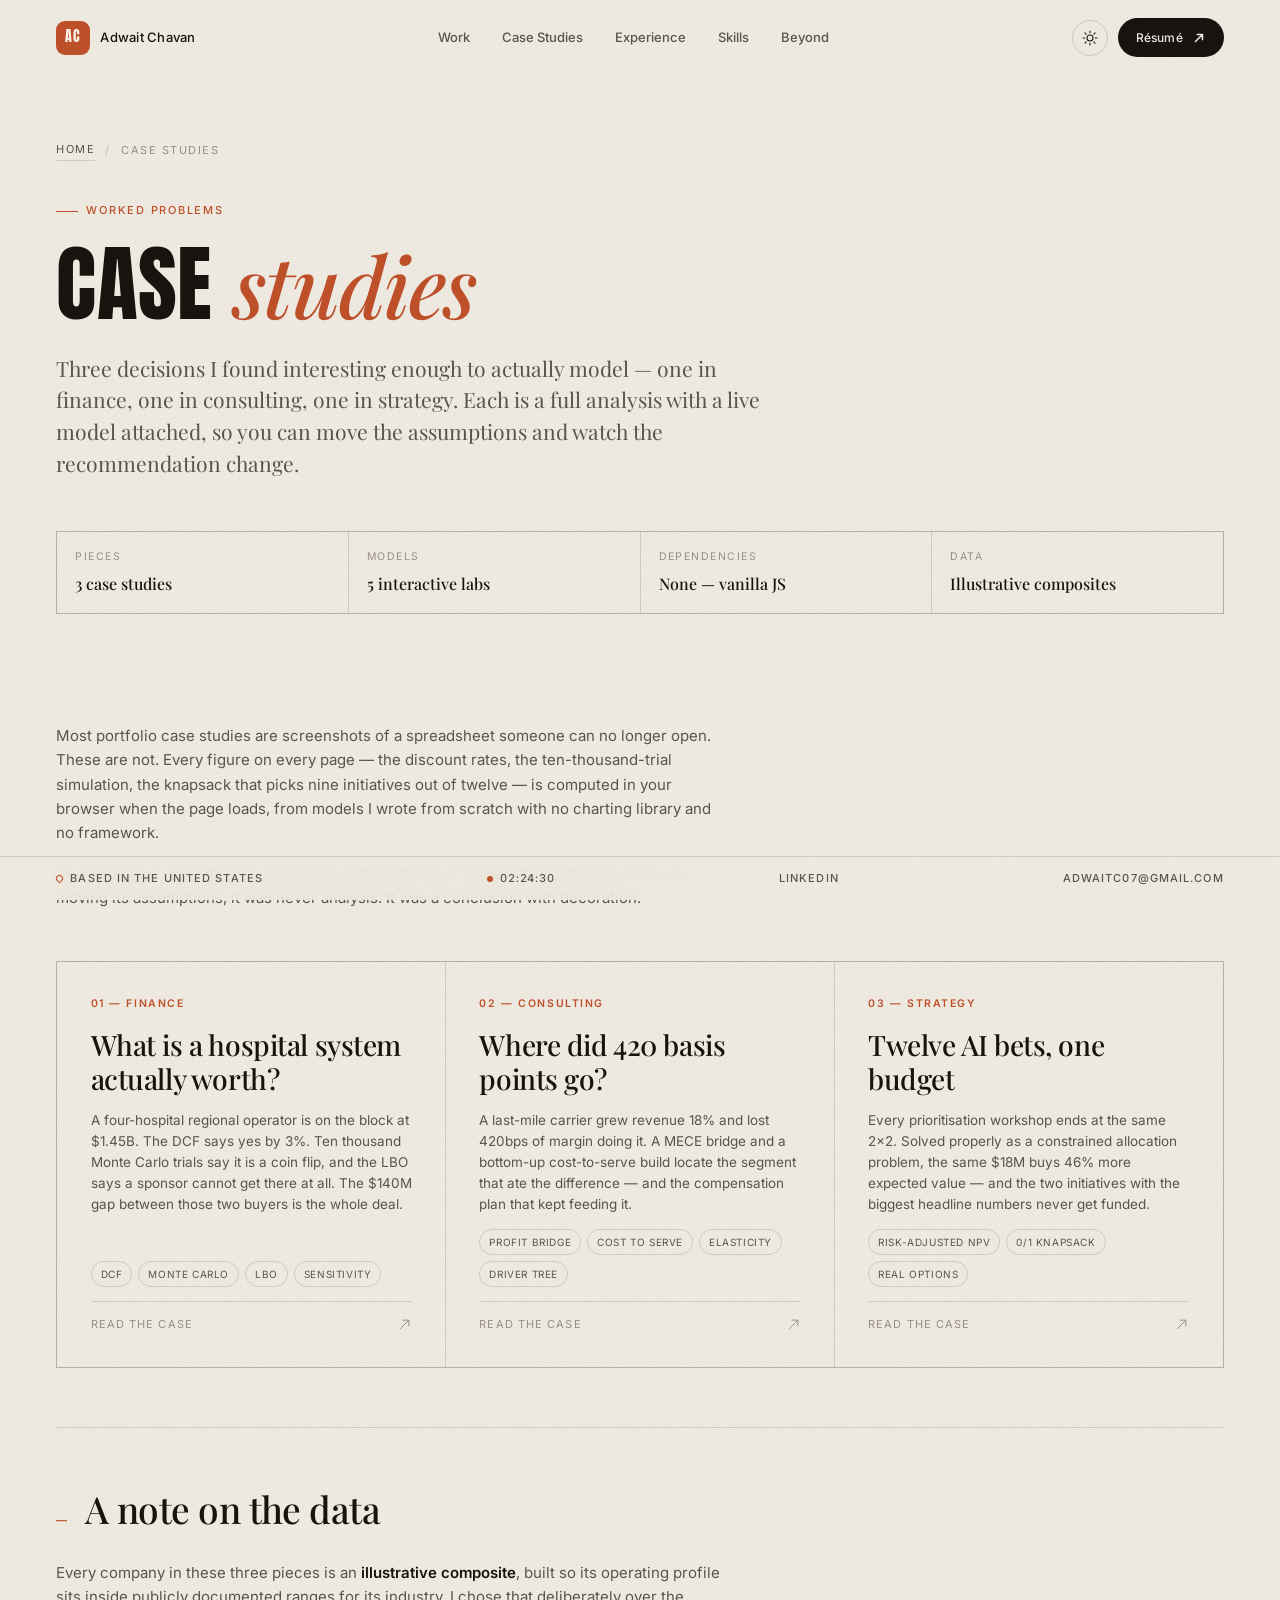
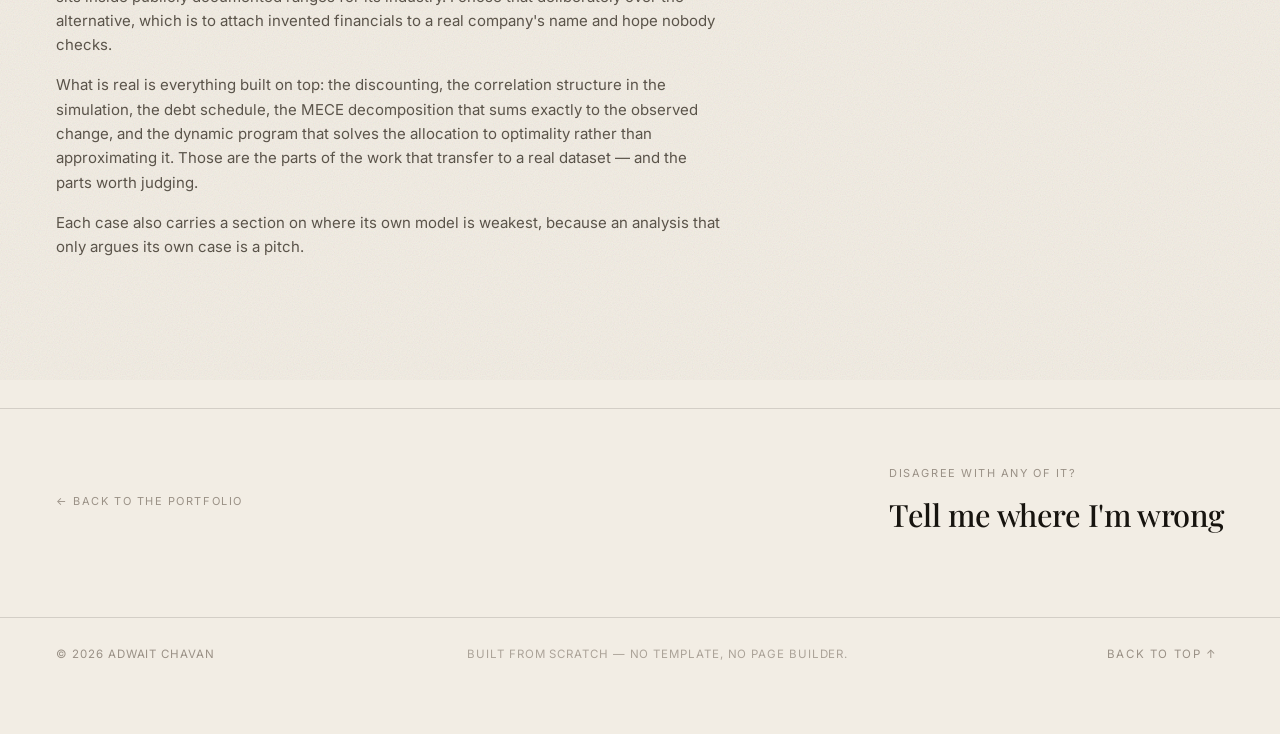
==== commit eb1d5a06: "Fix filled line paths and colliding series labels in the line chart Two bugs in the budget-sweep cha" ====
--- a/case-studies/index.html
+++ b/case-studies/index.html
@@ -19,8 +19,8 @@
 <link rel="preconnect" href="https://fonts.googleapis.com" />
 <link rel="preconnect" href="https://fonts.gstatic.com" crossorigin />
 <link href="https://fonts.googleapis.com/css2?family=Anton&family=Playfair+Display:ital,wght@0,400;0,500;0,600;0,700;1,400;1,500&family=Inter:wght@300;400;500;600&family=Mrs+Saint+Delafield&display=swap" rel="stylesheet" />
-<link rel="stylesheet" href="../assets/css/style.css?v=20260921" />
-<link rel="stylesheet" href="../assets/css/case.css?v=20260921" />
+<link rel="stylesheet" href="../assets/css/style.css?v=20260921b" />
+<link rel="stylesheet" href="../assets/css/case.css?v=20260921b" />
 </head>
 <body>
 
@@ -208,6 +208,6 @@
   </a>
 </aside>
 
-<script src="../assets/js/main.js?v=20260921"></script>
+<script src="../assets/js/main.js?v=20260921b"></script>
 </body>
 </html>
--- a/assets/css/case.css
+++ b/assets/css/case.css
@@ -337,10 +337,15 @@
 
 .c-line{ fill:none; stroke-width:2; stroke-linejoin:round; stroke-linecap:round; }
 .c-line--dash{ stroke-dasharray:5 4; }
-.c-line--1,.c-dot--1{ stroke:var(--accent); fill:var(--accent); }
-.c-line--2,.c-dot--2{ stroke:var(--pos); fill:var(--pos); }
-.c-line--3,.c-dot--3{ stroke:var(--ink-faint); fill:var(--ink-faint); }
+/* Keep stroke and fill on separate selectors: a combined rule set fill on the
+   line path too, which painted the whole area under each series. */
+.c-line--1{ stroke:var(--accent); }
+.c-line--2{ stroke:var(--pos); }
+.c-line--3{ stroke:var(--ink-faint); }
 .c-dot{ stroke:none; }
+.c-dot--1{ fill:var(--accent); }
+.c-dot--2{ fill:var(--pos); }
+.c-dot--3{ fill:var(--ink-faint); }
 .c-serieslabel{ font:600 10.5px var(--f-body); }
 .c-serieslabel--1{ fill:var(--accent); } .c-serieslabel--2{ fill:var(--pos); } .c-serieslabel--3{ fill:var(--ink-faint); }
 
